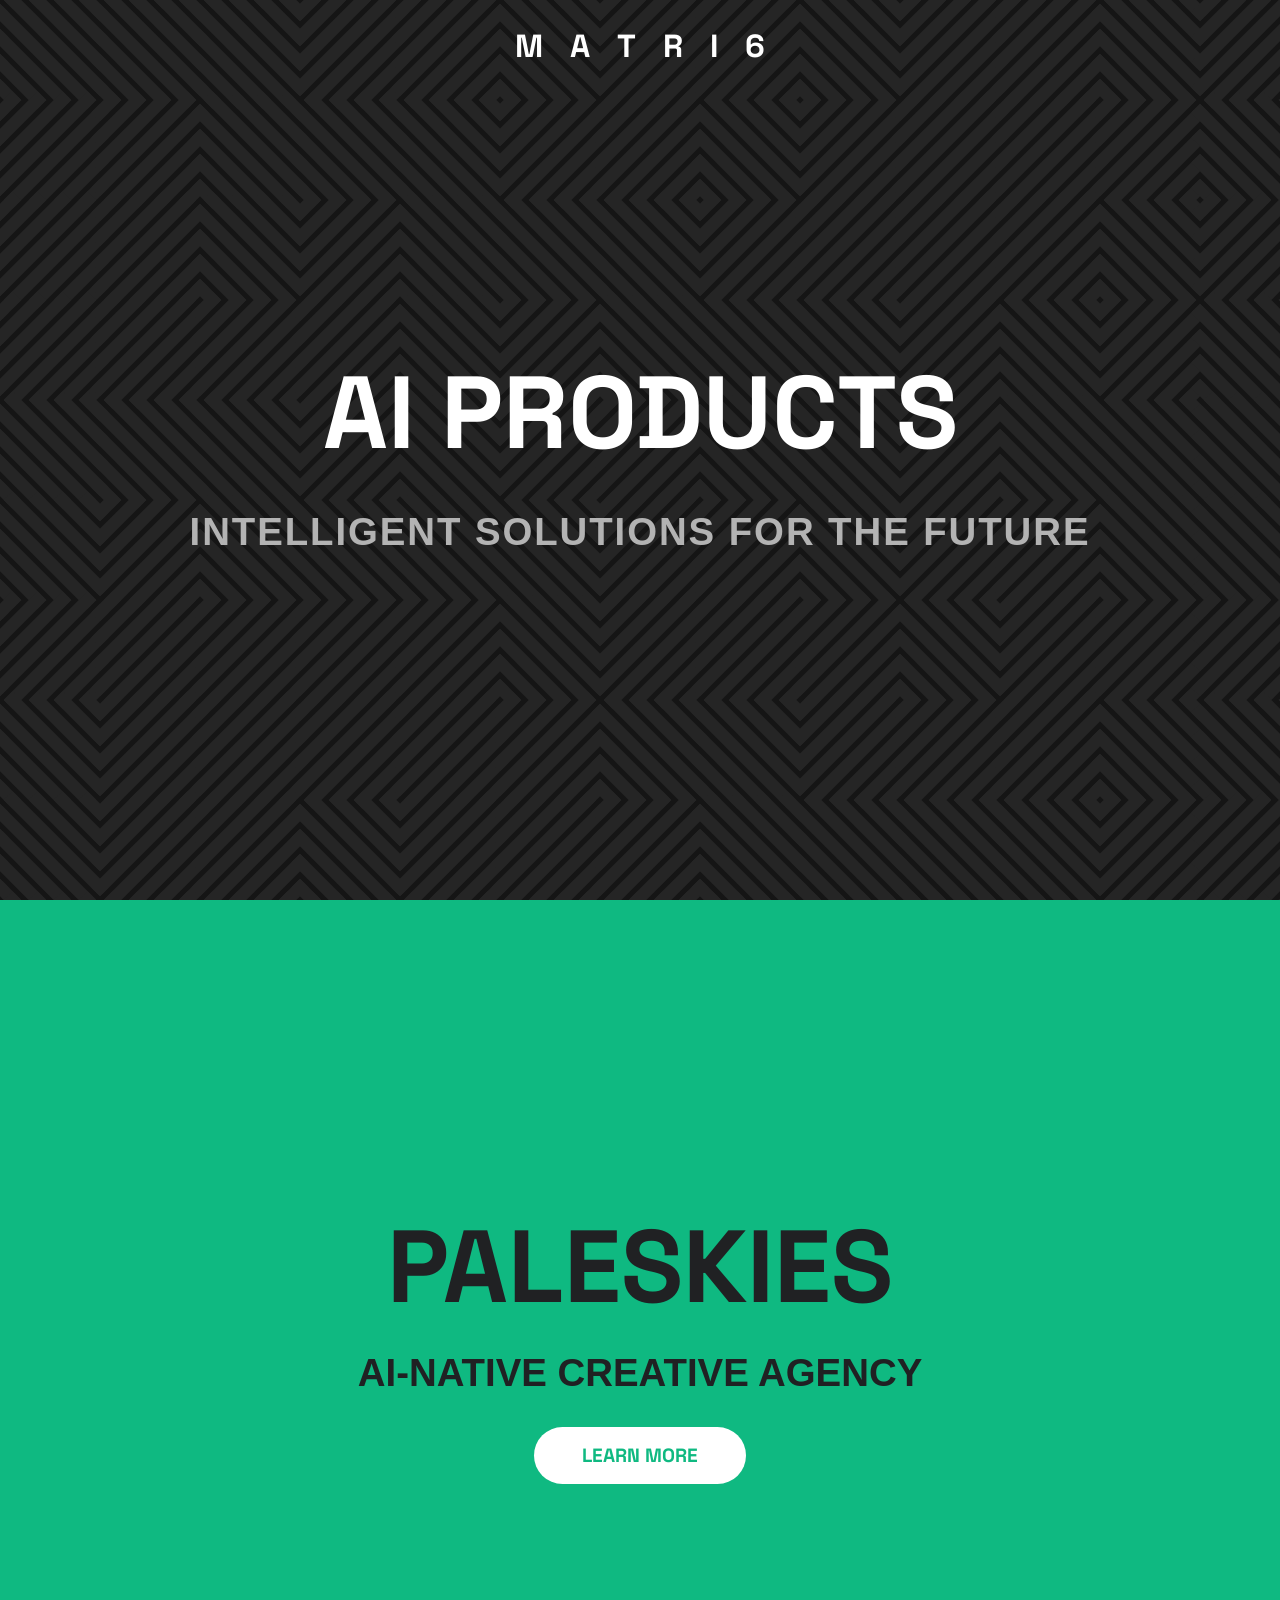
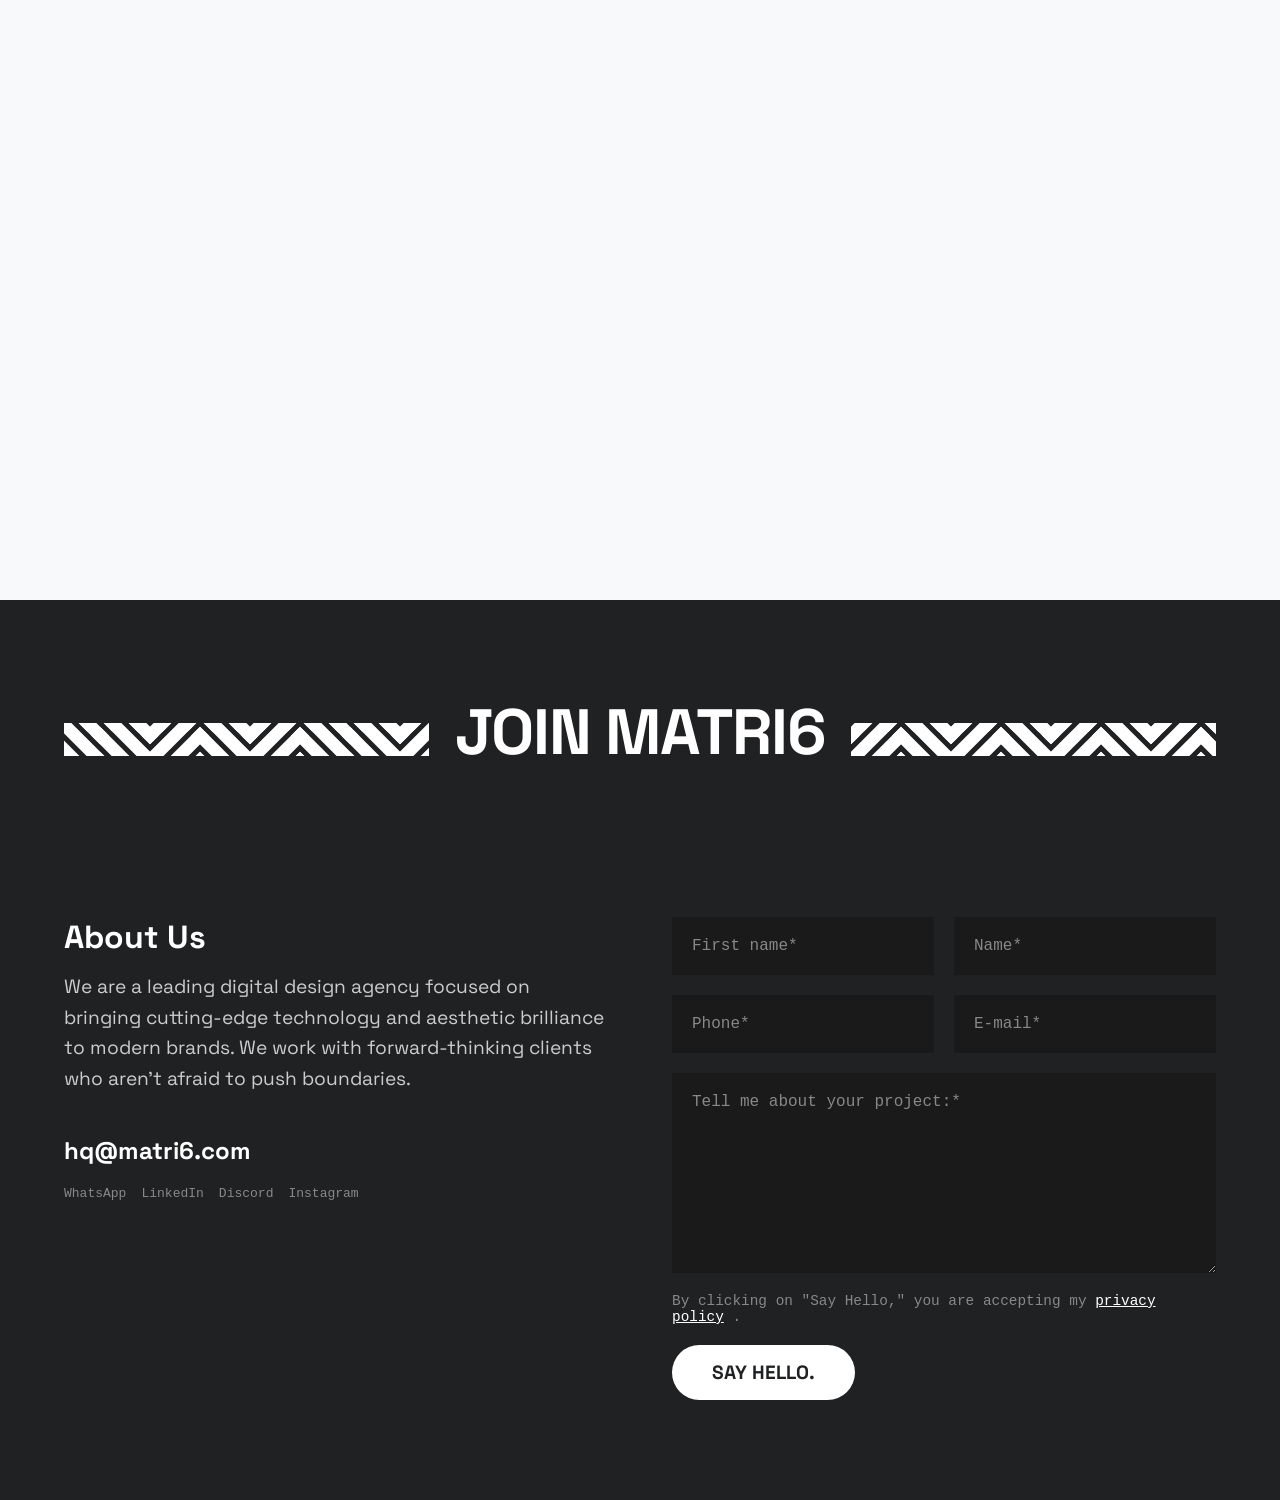
==== eco/aiproducts.html @ 9a9da9a6 "Update section title and link for Brickstone" ====
<!DOCTYPE html>
<html lang="en">

<head>
    <meta charset="UTF-8">
    <meta name="viewport" content="width=device-width, initial-scale=1.0">
    <title>MATRI6 - AI Products</title>
    <link rel="stylesheet" href="../style.css">

    <!-- Google Fonts -->
    <link rel="preconnect" href="https://fonts.googleapis.com">
    <link rel="preconnect" href="https://fonts.gstatic.com" crossorigin>
    <link
        href="https://fonts.googleapis.com/css2?family=Montserrat:wght@900&family=Space+Grotesk:wght@700&family=Syncopate:wght@700&display=swap"
        rel="stylesheet">
</head>

<body>
    <div id="cursor-image"></div>
    <h1 class="static-header">
        <a href="../index.html"
            style="text-decoration: none; color: inherit; display: flex; justify-content: space-between; width: 100%;">
            <span>M</span><span>A</span><span>T</span><span>R</span><span>I</span><span>6</span>
        </a>
    </h1>
    <main class="scroll-container">
        <!-- Section 1: Page Intro -->
        <section class="landing-page" style="background-color: #151515;">
            <div class="content-wrapper" style="justify-content: center;">
                <div class="art-container"
                    style="position: absolute; top: 0; left: 0; width: 100%; height: 100%; z-index: 1;">
                    <canvas id="aipGeoCanvas"></canvas>
                </div>

                <div style="position: relative; z-index: 10; text-align: center; color: white;">
                    <h2
                        style="font-family: 'Space Grotesk', sans-serif; font-size: clamp(2.5rem, 8vw, 8rem); font-weight: 900; margin: 0; text-transform: uppercase; word-wrap: break-word; overflow-wrap: break-word;">
                        AI Products
                    </h2>
                    <p
                        style="font-family: 'Futura', sans-serif; font-size: clamp(1rem, 3vw, 2.5rem); color: #b3b3b3; margin-top: 2rem; text-transform: uppercase; font-weight: bold; letter-spacing: 0.05em; word-wrap: break-word; overflow-wrap: break-word;">
                        Intelligent Solutions For The Future
                    </p>
                </div>
            </div>
        </section>

        <!-- Horizontal Scroll Sticky Wrapper -->
        <div class="sticky-wrapper">
            <div class="overflow-hider">
                <div class="horizontal-scroll-track">
                    <!-- Section 2: Paleskies -->
                    <section class="product-section" style="background-color: #0fb981; color: #202123;">
                        <div style="text-align: center; z-index: 10; padding: 2rem;">
                            <h2
                                style="font-family: 'Space Grotesk', sans-serif; font-size: clamp(2.5rem, 8vw, 10rem); font-weight: 900; text-transform: uppercase; margin: 0; line-height: 1; word-wrap: break-word; overflow-wrap: break-word;">
                                Paleskies
                            </h2>
                            <p
                                style="font-family: 'Futura', sans-serif; font-size: clamp(1rem, 3vw, 2.5rem); font-weight: bold; margin-top: 2rem; text-transform: uppercase;">
                                AI-native Creative Agency
                            </p>
                            <a href="https://paleskies.matri6.com"
                                style="display: inline-block; margin-top: 2rem; padding: 1rem 3rem; background-color: #ffffff; color: #0fb981; text-decoration: none; font-family: 'Space Grotesk', sans-serif; font-weight: bold; font-size: 1.2rem; border-radius: 50px; text-transform: uppercase; transition: transform 0.3s ease;"
                                onmouseover="this.style.transform='scale(1.05)'"
                                onmouseout="this.style.transform='scale(1)'">Learn More</a>
                        </div>
                    </section>

                    <!-- Section 3: Rizzing -->
                    <section class="product-section" style="background-color: #58aaf2; color: #202123;">
                        <div style="text-align: center; z-index: 10; padding: 2rem;">
                            <h2
                                style="font-family: 'Space Grotesk', sans-serif; font-size: clamp(2.5rem, 8vw, 10rem); font-weight: 900; text-transform: uppercase; margin: 0; line-height: 1; word-wrap: break-word; overflow-wrap: break-word;">
                                Rizzing
                            </h2>
                            <p
                                style="font-family: 'Futura', sans-serif; font-size: clamp(1rem, 3vw, 2.5rem); font-weight: bold; margin-top: 2rem; text-transform: uppercase;">
                                Dating Coach & Assistant
                            </p>
                            <a href="https://rizzing.matri6.com"
                                style="display: inline-block; margin-top: 2rem; padding: 1rem 3rem; background-color: #ffffff; color: #58aaf2; text-decoration: none; font-family: 'Space Grotesk', sans-serif; font-weight: bold; font-size: 1.2rem; border-radius: 50px; text-transform: uppercase; transition: transform 0.3s ease;"
                                onmouseover="this.style.transform='scale(1.05)'"
                                onmouseout="this.style.transform='scale(1)'">Learn More</a>
                        </div>
                    </section>

                    <!-- Section 4: Brickstone -->
                    <section class="product-section" style="background-color: #ff6c3d; color: #202123;">
                        <div style="text-align: center; z-index: 10; padding: 2rem;">
                            <h2
                                style="font-family: 'Space Grotesk', sans-serif; font-size: clamp(2.5rem, 8vw, 10rem); font-weight: 900; text-transform: uppercase; margin: 0; line-height: 1; word-wrap: break-word; overflow-wrap: break-word;">
                                Brickstone
                            </h2>
                            <p
                                style="font-family: 'Futura', sans-serif; font-size: clamp(1rem, 3vw, 2.5rem); font-weight: bold; margin-top: 2rem; text-transform: uppercase;">
                                Architecture Visualization AI
                            </p>
                            <a href="https://brickstone.matri6.com"
                                style="display: inline-block; margin-top: 2rem; padding: 1rem 3rem; background-color: #ffffff; color: #ff6c3d; text-decoration: none; font-family: 'Space Grotesk', sans-serif; font-weight: bold; font-size: 1.2rem; border-radius: 50px; text-transform: uppercase; transition: transform 0.3s ease;"
                                onmouseover="this.style.transform='scale(1.05)'"
                                onmouseout="this.style.transform='scale(1)'">Learn More</a>
                        </div>
                    </section>

                    <!-- Section 5: Postelligence -->
                    <section class="product-section" style="background-color: #fed648; color: #202123;">
                        <div style="text-align: center; z-index: 10; padding: 2rem;">
                            <h2
                                style="font-family: 'Space Grotesk', sans-serif; font-size: clamp(2.5rem, 8vw, 10rem); font-weight: 900; text-transform: uppercase; margin: 0; line-height: 1; word-wrap: break-word; overflow-wrap: break-word;">
                                Postelligence
                            </h2>
                            <p
                                style="font-family: 'Futura', sans-serif; font-size: clamp(1rem, 3vw, 2.5rem); font-weight: bold; margin-top: 2rem; text-transform: uppercase;">
                                Social Media Assistant & Automation
                            </p>
                            <a href="#"
                                style="display: inline-block; margin-top: 2rem; padding: 1rem 3rem; background-color: #ffffff; color: #fed648; text-decoration: none; font-family: 'Space Grotesk', sans-serif; font-weight: bold; font-size: 1.2rem; border-radius: 50px; text-transform: uppercase; transition: transform 0.3s ease;"
                                onmouseover="this.style.transform='scale(1.05)'"
                                onmouseout="this.style.transform='scale(1)'">Learn More</a>
                        </div>
                    </section>

                    <!-- Section 6: Shoutkr -->
                    <section class="product-section" style="background-color: #d4b8ff; color: #202123;">
                        <div style="text-align: center; z-index: 10; padding: 2rem;">
                            <h2
                                style="font-family: 'Space Grotesk', sans-serif; font-size: clamp(2.5rem, 8vw, 10rem); font-weight: 900; text-transform: uppercase; margin: 0; line-height: 1; word-wrap: break-word; overflow-wrap: break-word;">
                                Shoutkr
                            </h2>
                            <p
                                style="font-family: 'Futura', sans-serif; font-size: clamp(1rem, 3vw, 2.5rem); font-weight: bold; margin-top: 2rem; text-transform: uppercase;">
                                Planning something? Just Shoutkr.
                            </p>
                            <a href="#"
                                style="display: inline-block; margin-top: 2rem; padding: 1rem 3rem; background-color: #ffffff; color: #d4b8ff; text-decoration: none; font-family: 'Space Grotesk', sans-serif; font-weight: bold; font-size: 1.2rem; border-radius: 50px; text-transform: uppercase; transition: transform 0.3s ease;"
                                onmouseover="this.style.transform='scale(1.05)'"
                                onmouseout="this.style.transform='scale(1)'">Learn More</a>
                        </div>
                    </section>
                </div>
            </div>
        </div>

        <!-- Section 5: Join MATRI6 -->
        <section class="contact-section">
            <div class="contact-container">
                <div class="ecosystem-title-wrapper contact-title-wrapper">
                    <div class="eco-art-container">
                        <canvas id="contactGeoCanvasLeft"></canvas>
                    </div>
                    <h2 class="ecosystem-title" style="color: #ffffff;">JOIN MATRI6</h2>
                    <div class="eco-art-container">
                        <canvas id="contactGeoCanvasRight"></canvas>
                    </div>
                </div>
                <div class="contact-content">

                    <!-- Left: Info -->
                    <div class="contact-left">
                        <div class="about-us">
                            <h3>About Us</h3>
                            <p>We are a leading digital design agency focused on bringing cutting-edge technology and
                                aesthetic brilliance to modern brands. We work with forward-thinking clients who aren't
                                afraid to push boundaries.</p>
                        </div>
                        <div class="contact-footer">
                            <div class="contact-info">
                                <a href="mailto:hq@matri6.com" class="contact-email">hq@matri6.com</a>
                                <div class="social-links">
                                    <a href="#">WhatsApp</a>
                                    <a href="https://linkedin.com/company/matri6" target="_blank">LinkedIn</a>
                                    <a href="https://discord.gg/sTztxzJSG9" target="_blank">Discord</a>
                                    <a href="https://instagram.com/matri6.hq" target="_blank">Instagram</a>
                                </div>
                            </div>
                        </div>
                    </div>

                    <!-- Right: Form -->
                    <div class="contact-right">
                        <form class="contact-form" action="https://formspree.io/f/xqpzqabe" method="POST">
                            <div class="form-grid">
                                <input type="text" name="first_name" placeholder="First name*" required>
                                <input type="text" name="last_name" placeholder="Name*" required>
                                <input type="tel" name="phone" placeholder="Phone*" required>
                                <input type="email" name="email" placeholder="E-mail*" required>
                            </div>
                            <textarea name="project_details" placeholder="Tell me about your project:*"
                                required></textarea>
                            <p class="privacy-text">By clicking on "Say Hello," you are accepting my <a href="#">privacy
                                    policy</a> .</p>
                            <button type="submit" class="submit-btn">SAY HELLO.</button>
                        </form>
                    </div>
                </div>
            </div>
        </section>
    </main>

    <script src="../main.js"></script>
</body>

</html>
---- style.css ----
/* 
  Colors 
  Primary: Off-white
  Secondary: Black & #ff7722 (Orange)
*/
:root {
    --primary-bg: #f8f9fa;
    --secondary-black: #050505;
    --accent-orange: #ff7722;
}

* {
    margin: 0;
    padding: 0;
    box-sizing: border-box;
}

html {
    overflow-x: hidden;
}

html.snap-page {
    scroll-snap-type: y mandatory;
}

html.snap-page section {
    scroll-snap-align: start;
    scroll-snap-stop: always;
}

body {
    width: 100vw;
    font-family: 'Futura', sans-serif;
    background-color: var(--primary-bg);
    color: var(--secondary-black);
}

/* Scroll Snapping Container */
.scroll-container {
    width: 100%;
}

.sticky-wrapper {
    height: 500vh; /* 5 product sections */
    position: relative;
}

.overflow-hider {
    position: sticky;
    top: 0;
    width: 100vw;
    height: 100vh;
    overflow: hidden;
}

.horizontal-scroll-track {
    display: flex;
    width: 500vw;
    height: 100vh;
}

.horizontal-scroll-track > section {
    flex: 0 0 100vw;
    height: 100vh;
}


section {
    width: 100%;
    height: 100vh;
    height: 100dvh;
    display: flex;
    flex-direction: column;
    justify-content: center;
    align-items: center;
    position: relative;
    padding: 2rem;
    overflow: hidden;
}

@media (max-width: 768px) {
    section {
        padding: 1rem;
    }
}

/* Landing Page Specific */
.landing-page {
    text-align: center;
    padding: 0;
}

.content-wrapper {
    display: flex;
    flex-direction: column;
    align-items: center;
    width: 95vw;
    height: 95vh;
    justify-content: space-between;
    padding: 2vh 0;
    z-index: 10;
}

/* 
  Geometric sans-serif, heavy weight, tight tracking, all caps 
  Using Montserrat Black as it perfectly fits this description
*/
#main-header {
    position: fixed;
    top: 4vh;
    left: 50%;
    transform: translateX(-50%);
    width: 90vw;
    max-width: 1440px;
    z-index: 100;
    
    font-family: 'Space Grotesk', sans-serif;
    font-weight: 700;
    font-size: clamp(3rem, 10vw, 14rem);
    text-transform: uppercase;
    line-height: 1;
    
    /* Mix blend mode for dynamic color contrast */
    color: white; 
    mix-blend-mode: difference;
    
    display: flex;
    justify-content: space-between;
    
    transition: all 0.8s cubic-bezier(0.16, 1, 0.3, 1);
    pointer-events: none; /* Allows clicking elements underneath when large */
}

#main-header.scrolled {
    top: 30px;
    width: 250px; /* Shrinks the width, bringing letters together */
    font-size: 2rem;
    mix-blend-mode: normal;
    padding-bottom: 12px; /* Increased from 5px for a bit more aesthetic spacing */
}

/* Animated Underlines */
#main-header::after {
    content: '';
    position: absolute;
    bottom: -2px;
    left: 0;
    width: 100%;
    height: 2px;
    background-color: white;
    transform-origin: left;
    animation: lineSweep 3s infinite cubic-bezier(0.65, 0, 0.35, 1);
}

@keyframes lineSweep {
    0% {
        transform-origin: left;
        transform: scaleX(0);
    }
    49.9% {
        transform-origin: left;
        transform: scaleX(1);
    }
    50% {
        transform-origin: right;
        transform: scaleX(1);
    }
    100% {
        transform-origin: right;
        transform: scaleX(0);
    }
}

/* Hide line on Page 1 (Section 1) */
#main-header[data-section="1"]::after {
    display: none;
}

/* Static Header (used on subpages like aiproducts.html) */
.static-header {
    position: fixed;
    top: 30px;
    left: 50%;
    transform: translateX(-50%);
    width: 250px;
    z-index: 100;
    
    font-family: 'Space Grotesk', sans-serif;
    font-weight: 700;
    font-size: 2rem;
    text-transform: uppercase;
    line-height: 1;
    
    color: white; 
    
    display: flex;
    justify-content: space-between;
    padding-bottom: 12px;
}

.title-placeholder {
    width: 100%;
    height: clamp(2.4rem, 8vw, 11.2rem);
    margin-bottom: 1rem;
    margin-top: 4vh;
}

.brand-subtitle {
    font-family: 'Futura', sans-serif;
    font-weight: bold;
    font-size: clamp(0.8rem, 2.5vw, 1.8rem);
    letter-spacing: 0.05em; 
    text-transform: uppercase;
    color: var(--secondary-black);
    margin-bottom: 3vh;
    width: 100%;
    text-align: justify;
    text-align-last: justify;
}

.art-container {
    width: 100%;
    flex-grow: 1; /* Takes the remaining height */
    min-height: 250px;
    position: relative;
    background-color: transparent;
    overflow: hidden;
    margin-bottom: 2vh;
    border-radius: 0 !important;
}

#geoCanvas {
    display: block;
    width: 100%;
    height: 100%;
}

/* Helper for next sections */
.next-section {
    border-top: 1px solid rgba(0,0,0,0.1);
}

.section-title {
    font-family: 'Futura', sans-serif;
    font-weight: bold;
    font-size: 4rem;
    letter-spacing: -0.04em;
    color: var(--secondary-black);
}

/* Ecosystem Section (Section 2) */
.ecosystem-section {
    width: 100%;
    padding: 0;
    height: 100vh;
    height: 100dvh;
    display: flex;
    flex-direction: column;
    justify-content: center;
    align-items: center;
    position: relative;
    padding: 2rem;
    overflow-x: hidden; /* Hide the marquee overflow */
}

/* Marquee Strip */
.marquee-strip {
    margin-top: auto; /* Pushes it down below the grid exactly where the quote was */
    margin-bottom: 2vh; /* Moves the marquee up slightly so it doesn't get cut */
    width: 100vw; /* Stretch across the entire screen */
    background-color: var(--primary-bg);
    padding: 3vh 0; /* Increased to make it taller */
    overflow: hidden;
    display: flex;
    white-space: nowrap;
    border-top: 1px solid rgba(0,0,0,0.1);
    border-bottom: 1px solid rgba(0,0,0,0.1);
}

.marquee-track {
    display: flex;
    width: fit-content;
    animation: marquee-left-to-right 25s linear infinite;
}

.marquee-text {
    padding-right: 2vw; /* Ensure there is no awkward snapping gap */
    font-family: 'Space Grotesk', sans-serif;
    font-size: clamp(1.5rem, 3vw, 2rem); /* Increased font size for taller strip */
    font-weight: 700;
    color: var(--secondary-black);
}

@keyframes marquee-left-to-right {
    0% { transform: translateX(-50%); }
    100% { transform: translateX(0); }
}

.ecosystem-container {
    width: 95vw;
    flex: 1;
    display: flex;
    flex-direction: column;
    align-items: center;
    padding: 10vh 0 5vh;
    color: white;
}

.ecosystem-title-wrapper {
    display: flex;
    align-items: center;
    width: 100vw;
    flex-shrink: 0;
    margin-left: calc(-50vw + 50%);
    margin-right: calc(-50vw + 50%);
    margin-bottom: 12vh;
    font-size: clamp(2rem, 5vw, 5rem);
}

.eco-art-container {
    flex: 1;
    height: 0.75em; /* Scaled perfectly to the text cap-height */
    background-color: transparent; /* Use transparent to let the canvas background show */
    overflow: hidden;
    border-radius: 0 !important;
}

#ecoGeoCanvasLeft, #ecoGeoCanvasRight {
    display: block;
    width: 100%;
    height: 100%;
}

.ecosystem-title {
    font-family: 'Space Grotesk', sans-serif;
    font-size: inherit;
    text-transform: uppercase;
    font-weight: 900;
    margin-bottom: 0;
    letter-spacing: -0.02em; /* Tighter letter spacing to match the Space Grotesk aesthetic */
    text-align: center;
    color: #202123;
    padding: 0 2vw;
    white-space: nowrap;
    line-height: 1;
}

.ecosystem-grid {
    display: grid;
    grid-template-columns: 1fr 1fr;
    gap: 8vh 4vw;
    width: 100%;
    filter: drop-shadow(0px 0px 30px rgba(255, 230, 50, 0.25)); /* Faint yellow-ish shadow */
}

.grid-item {
    font-family: 'Futura', sans-serif;
    font-size: clamp(1.2rem, 3vw, 3.5rem);
    font-weight: bold;
    text-transform: uppercase;
    justify-self: start; /* Shrinks the hit area to just the text */
    text-decoration: none;
    color: inherit;
    cursor: pointer;
    display: block;
    transition: transform 0.3s cubic-bezier(0.16, 1, 0.3, 1), color 0.3s ease;
    transform-origin: left;
}

.grid-item:hover {
    transform: scale(1.05);
    color: #202123;
}

.grid-item.mixed-case {
    text-transform: none;
}

.grid-item.right-align {
    text-align: right;
    justify-self: end; /* Shrinks the hit area to just the text on the right side */
    transform-origin: right;
}



#cursor-image {
    position: fixed;
    width: 350px;
    height: 350px;
    background-size: cover;
    background-position: center;
    pointer-events: none;
    z-index: 1000;
    opacity: 0;
    border-radius: 8px; /* Slight rounding for a premium feel */
    transform: translate(15px, 15px) scale(0.5) rotate(-5deg);
    transition: opacity 0.3s cubic-bezier(0.16, 1, 0.3, 1), transform 0.4s cubic-bezier(0.16, 1, 0.3, 1);
}

#cursor-image.align-left {
    transform: translate(calc(-100% - 15px), 15px) scale(0.5) rotate(5deg);
}

#cursor-image.visible {
    opacity: 1;
    transform: translate(15px, 15px) scale(1) rotate(0deg);
}

#cursor-image.visible.align-left {
    transform: translate(calc(-100% - 15px), 15px) scale(1) rotate(0deg);
}

/* Mobile Responsiveness */
@media (max-width: 768px) {
    .ecosystem-grid {
        grid-template-columns: 1fr;
        flex-grow: 1; /* Take up all space between title and quote */
        align-content: space-evenly; /* Distribute items evenly */
        gap: 0; /* Let space-evenly handle the vertical spacing */
        margin-bottom: 4vh; /* Add a bit of space before the quote */
    }
    
    .grid-item, .grid-item.right-align {
        text-align: center; /* Center everything on mobile for a cleaner look */
        justify-self: center; /* Ensure hover hit area remains just the text */
        font-size: clamp(1.8rem, 6vw, 3rem); /* Increase font size on mobile */
    }
    
    .ecosystem-title-wrapper {
        margin-bottom: 2vh; /* Less margin on mobile since space-evenly takes over */
        font-size: clamp(2.8rem, 8vw, 4rem); /* Increase heading size on mobile */
    }
    
    #main-header {
        top: 8vh; /* Give the header more breathing room at the top on mobile */
    }
    
    .title-placeholder {
        margin-top: 8vh; /* Ensure the art is pushed down correspondingly */
    }
}

/* Section 3: The Vision */
.vision-section {
    width: 100%;
    height: 100vh;
    height: 100dvh;
    display: flex;
    justify-content: center;
    align-items: center;
    background-color: #58aaf2; 
    color: var(--secondary-black);
}

.vision-container {
    width: 90vw;
    height: 85vh;
    display: flex;
    flex-direction: column;
    justify-content: space-between;
    padding-top: 5vh;
}

.vision-header {
    width: 100%;
}

.vision-header h2 {
    font-family: 'Space Grotesk', sans-serif;
    font-size: clamp(3rem, 6vw, 7rem);
    font-weight: 900;
    line-height: 1.1;
    color: var(--primary-bg); /* White/Cream */
    text-transform: uppercase;
    letter-spacing: -0.02em;
    transform: translateX(150px);
    opacity: 0;
    transition: transform 0.8s cubic-bezier(0.16, 1, 0.3, 1), opacity 0.8s ease-out;
}

.vision-header h2.animate-in {
    transform: translateX(0);
    opacity: 1;
}

.vision-content-wrapper {
    display: flex;
    width: 100%;
    justify-content: space-between;
    margin-top: auto;
}

.vision-art-container {
    width: 25%;
    border-radius: 0 !important;
    overflow: hidden;
    margin-right: auto;
    opacity: 0.9;
    box-shadow: 0 10px 30px rgba(0, 0, 0, 0.1);
}

#visionGeoCanvas {
    display: block;
    width: 100%;
    height: 100%;
}

.vision-grid-wrapper {
    display: flex;
    gap: 4vw;
    width: 70%; /* Take up right portion of screen */
}

.vision-col {
    display: flex;
    flex-direction: column;
    flex: 1;
    gap: 6vh; /* Increased from 3vh for more breathing room */
}

.vision-item {
    display: flex;
    align-items: flex-start;
    gap: 15px;
    border-bottom: 2px solid rgba(0, 0, 0, 0.8);
    padding-bottom: 2.5vh; /* Increased from 1vh for aesthetic spacing */
}

.vision-num {
    font-family: 'Space Grotesk', sans-serif;
    font-size: clamp(1.2rem, 2vw, 2rem);
    font-weight: 700;
    color: var(--primary-bg); /* White */
}

.vision-text {
    font-family: 'Futura', sans-serif;
    font-size: clamp(1rem, 1.2vw, 1.4rem);
    font-weight: bold;
    color: var(--secondary-black); /* Black text */
    text-transform: uppercase;
    line-height: 1.3;
    margin-top: 2px;
}

.vision-action {
    margin-top: auto; /* Push to bottom of col */
    padding-top: 2vh;
}

.vision-btn {
    background-color: var(--primary-bg);
    color: #58aaf2;
    font-family: 'Space Grotesk', sans-serif;
    font-size: 1rem;
    font-weight: 900;
    padding: 12px 24px;
    border: none;
    border-radius: 50px; /* Pill shape */
    cursor: pointer;
    text-transform: uppercase;
    transition: transform 0.3s ease, box-shadow 0.3s ease;
}

.vision-btn:hover {
    transform: translateY(-2px);
    box-shadow: 0 5px 15px rgba(0,0,0,0.2);
}

/* Vision Mobile Responsiveness */
@media (max-width: 900px) {
    .vision-container {
        justify-content: flex-start;
        gap: 0;
        padding-top: 10vh; /* Room for header */
        padding-bottom: 2vh;
        height: 100%;
        min-height: unset;
        display: flex;
        flex-direction: column;
    }
    .vision-header h2 {
        font-size: 2.5rem;
    }
    .vision-content-wrapper {
        justify-content: flex-start;
        margin-top: 4vh;
        flex: 1;
        display: flex;
    }
    .vision-art-container {
        display: none; /* Hide art on mobile to save space */
    }
    .vision-grid-wrapper {
        width: 100%;
        flex-direction: column;
        gap: 0;
        flex: 1;
        display: flex;
        justify-content: space-evenly;
    }
    .vision-col {
        display: contents;
    }
    .vision-item {
        padding-bottom: 1.5vh;
        border-bottom: 1px solid rgba(0, 0, 0, 0.8);
    }
    .vision-num {
        font-size: 1.2rem;
    }
    .vision-text {
        font-size: 1.1rem;
        margin-top: 0;
    }
    .vision-action {
        padding-top: 1vh;
        margin-top: 0;
        text-align: center;
        display: flex;
        align-items: center;
        justify-content: center;
    }
    .vision-btn {
        padding: 12px 24px;
        font-size: 1rem;
    }
}

/* ==========================================================================
   Section 4: Why MATRI6
   ========================================================================== */
.why-section {
    width: 100%;
    height: 100vh;
    height: 100dvh;
    background-color: #fed648;
    display: flex;
    justify-content: center;
    align-items: center;
}

.why-container {
    width: 95vw;
    height: 100%;
    display: flex;
    flex-direction: column;
    justify-content: center;
    padding: 10vh 0;
}

.why-header {
    width: 100%;
    margin-bottom: 5vh;
    display: flex;
    align-items: center;
    gap: 2vw;
}

.why-header h2 {
    font-family: 'Space Grotesk', sans-serif;
    font-size: clamp(3rem, 6vw, 6rem);
    text-transform: uppercase;
    font-weight: 900;
    line-height: 1;
    letter-spacing: -0.02em; /* Tighter letter spacing to match the Space Grotesk aesthetic */
    color: #202123;
    max-width: 50vw;
    margin: 0;
    flex-shrink: 0;
}

.why-title-art {
    flex: 1;
    height: clamp(1.5rem, 4vw, 4rem);
    background-color: transparent;
    position: relative;
    overflow: hidden;
    border-radius: 0 !important;
    border-top: 1px solid rgba(32, 33, 35, 0.4);
    border-bottom: 1px solid rgba(32, 33, 35, 0.4);
    border-left: 1px solid rgba(32, 33, 35, 0.4);
    margin-right: calc(-50vw + 50%); /* Extends art to the right edge of the screen */
}

.why-cards-wrapper {
    display: grid;
    grid-template-columns: repeat(3, 1fr);
    gap: 2vw;
    width: 100%;
}

.why-card {
    flex: 1;
    background-color: #ff6c3d;
    position: relative;
    aspect-ratio: 16 / 9;
    overflow: hidden;
}

.why-canvas {
    position: absolute;
    top: 0;
    left: 0;
    width: 100%;
    height: 100%;
    opacity: 0.15;
    z-index: 1;
}

.why-card-content {
    position: relative;
    z-index: 2;
    padding: 2vw;
    width: 100%;
    height: 100%;
    display: flex;
    flex-direction: column;
    justify-content: space-between;
}

.why-card-title {
    font-family: 'Space Grotesk', sans-serif;
    font-size: clamp(1.2rem, 2vw, 2.5rem);
    text-transform: uppercase;
    font-weight: 900;
    color: #ffffff;
    margin: 0;
}

.why-card-desc {
    font-family: 'Courier New', Courier, monospace;
    font-size: clamp(0.8rem, 1vw, 1.2rem);
    color: #ffffff;
    margin: 0;
    margin-top: auto;
    margin-bottom: 2vh;
}

.why-card-num {
    font-family: 'Space Grotesk', sans-serif;
    font-size: clamp(4rem, 8vw, 8rem);
    font-weight: 900;
    color: #202123;
    align-self: flex-end;
    line-height: 0.8;
    position: absolute;
    bottom: 2vw;
    right: 2vw;
}

/* Mobile Responsiveness for Section 4 */
@media (max-width: 900px) {
    .why-container {
        width: 100vw;
        padding: 12vh 0 0 0; /* Space for the main MATRI6 fixed logo */
        justify-content: flex-start;
    }
    
    .why-header {
        margin-bottom: 2vh;
        padding: 0 5vw;
        flex-direction: column;
    }
    
    .why-header h2 {
        max-width: 100%;
        text-align: center;
        font-size: clamp(2.5rem, 8vw, 4rem);
    }
    
    .why-title-art {
        display: none; /* Hide the art line to keep the heading clean below the logo */
    }
    
    .why-cards-wrapper {
        display: flex;
        flex-direction: column;
        gap: 1.5vh;
        width: 100%;
        flex: 1;
        padding: 0 4vw 2vh 4vw; /* Aesthetic padding */
        overflow: hidden; /* Squeezed to fit, no scroll */
    }
    
    .why-card {
        aspect-ratio: auto;
        min-height: 0;
        height: clamp(8vh, 10vh, 12vh); /* Squeeze into screen */
        border: none;
        border-radius: 12px;
        box-shadow: 0 4px 15px rgba(0,0,0,0.1); /* Aesthetic shadow */
    }

    .why-card-content {
        display: grid;
        grid-template-columns: 1fr auto;
        grid-template-rows: auto auto;
        padding: 1vh 4vw;
        height: 100%;
        align-content: center;
        row-gap: 2px;
    }

    .why-card-title {
        grid-column: 1;
        grid-row: 1;
        font-size: clamp(1rem, 3.5vw, 1.3rem);
        margin: 0;
        align-self: flex-end;
    }

    .why-card-desc {
        grid-column: 1;
        grid-row: 2;
        font-size: clamp(0.7rem, 2.5vw, 0.9rem);
        margin: 0;
        align-self: flex-start;
        line-height: 1.2;
    }

    .why-card-num {
        grid-column: 2;
        grid-row: 1 / 3;
        position: static;
        font-size: clamp(2rem, 7vw, 3rem);
        align-self: center;
        line-height: 1;
    }
}

/* ==========================================================================
   Section 5: Events
   ========================================================================== */
.events-section {
    width: 100%;
    height: 100vh;
    background-color: #0fb981;
    display: flex;
    justify-content: center;
    align-items: center;
    overflow: hidden;
}

.events-container {
    width: 90%;
    height: 80%; /* Reduced from 90% to give more breathing room */
    margin-top: 10vh; /* Pushes the grid down to clear the fixed MATRI6 logo */
    display: grid;
    grid-template-columns: repeat(3, 1fr);
    grid-template-rows: repeat(3, 1fr);
    gap: 2vw;
}

.event-card {
    position: relative;
    overflow: hidden;
    border-radius: 4px; /* Slight rounding for aesthetics */
    background-color: #000;
    cursor: pointer;
    box-shadow: 0 4px 15px rgba(0,0,0,0);
    transition: box-shadow 0.3s ease, transform 0.3s ease;
}

.event-card:hover {
    box-shadow: 0 10px 30px rgba(0,0,0,0.4);
    transform: translateY(-5px);
}

.event-bg {
    position: absolute;
    top: 0; left: 0;
    width: 100%; height: 100%;
    object-fit: cover;
    z-index: 1;
    opacity: 0.7;
    transition: transform 0.5s ease, opacity 0.3s ease;
}

.event-card:hover .event-bg {
    transform: scale(1.08);
    opacity: 0.9;
}

.event-info {
    position: absolute;
    bottom: 0; left: 0;
    width: 100%;
    padding: 1.5vw;
    z-index: 2;
    background: linear-gradient(to top, rgba(0,0,0,0.8) 0%, rgba(0,0,0,0) 100%);
    color: #fff;
    display: flex;
    flex-direction: column;
    justify-content: flex-end;
}

.event-info h3 {
    font-family: 'Space Grotesk', sans-serif;
    font-size: clamp(1rem, 2vw, 1.8rem);
    margin: 0 0 0.5vh 0;
    text-transform: uppercase;
}

.event-info p {
    font-family: 'Courier New', Courier, monospace;
    font-size: clamp(0.8rem, 1vw, 1rem);
    margin: 0;
    color: #ff6c3d; /* Accent color for the date */
}

.events-title-center {
    display: flex;
    justify-content: center;
    align-items: center;
    gap: 2vw;
}

.events-art-container {
    flex: 1;
    height: clamp(2rem, 5vw, 5rem);
    background-color: transparent;
    display: none; /* Hidden on desktop */
}

.events-art-container canvas {
    width: 100%;
    height: 100%;
}

.events-title-center h2 {
    font-family: 'Space Grotesk', sans-serif;
    font-size: clamp(3rem, 6vw, 6rem);
    color: #202123;
    margin: 0;
    font-weight: 900;
    text-transform: uppercase;
    letter-spacing: -0.02em;
}

/* ==========================================================================
   Section 6: Blogs & News
   ========================================================================== */
.media-section {
    width: 100%;
    height: 100vh;
    height: 100dvh;
    background-color: #fca5a6; /* Pink */
    display: flex;
    justify-content: center;
    align-items: center;
}

.media-container {
    width: 95vw;
    height: 100%;
    display: flex;
    flex-direction: column;
    justify-content: center;
    padding: 5vh 0;
    gap: 5vh;
}

.media-area {
    display: flex;
    flex-direction: column;
    width: 100%;
}

.media-title {
    font-family: 'Space Grotesk', sans-serif;
    font-size: clamp(2.5rem, 4vw, 4rem);
    color: #202123;
    margin: 0 0 2vh 0;
    font-weight: 900;
    text-transform: uppercase;
    letter-spacing: -0.02em;
}

.left-title {
    align-self: flex-start;
}

.right-title {
    align-self: flex-end;
}

.carousel-container {
    display: flex;
    align-items: center;
    position: relative;
    width: 100%;
}

.carousel-btn {
    background-color: transparent;
    border: 1px solid #202123;
    color: #202123;
    font-size: 1.5rem;
    padding: 0.5vw 1vw;
    cursor: pointer;
    z-index: 10;
    transition: all 0.2s ease;
}

.carousel-btn:hover {
    background-color: #202123;
    color: #5abf6c;
}

.prev-btn {
    margin-right: 1vw;
}

.next-btn {
    margin-left: 1vw;
}

.carousel-track {
    display: flex;
    overflow-x: auto;
    scroll-behavior: smooth;
    gap: 2vw;
    padding: 1vh 0;
    flex-grow: 1;
    /* Hide scrollbar */
    -ms-overflow-style: none;
    scrollbar-width: none;
}

.carousel-track::-webkit-scrollbar {
    display: none;
}

.media-card {
    flex: 0 0 calc(33.333% - 1.33vw); /* 3 cards visible roughly */
    aspect-ratio: 16 / 10;
    background-color: transparent;
    border: 1px solid #202123;
    display: flex;
}

.card-left, .card-right {
    flex: 1;
    height: 100%;
}

.image-placeholder {
    display: flex;
    justify-content: center;
    align-items: center;
    font-family: 'Space Grotesk', sans-serif;
    color: #202123;
    font-size: clamp(0.8rem, 1vw, 1.2rem);
    text-transform: uppercase;
}

.geo-text {
    position: relative;
    display: flex;
    flex-direction: column;
    justify-content: center;
    align-items: flex-start;
    padding: 2vw;
    overflow: hidden;
}

.media-canvas {
    position: absolute;
    top: 0;
    left: 0;
    width: 100%;
    height: 100%;
    z-index: -1;
}

.media-text-content {
    z-index: 1;
}

.media-text-content h3 {
    font-family: 'Space Grotesk', sans-serif;
    font-size: clamp(1.5rem, 2vw, 2.5rem);
    margin: 0 0 1vh 0;
    font-weight: 900;
}

.media-text-content p {
    font-family: monospace;
    font-size: clamp(0.8rem, 1vw, 1.2rem);
    margin: 0;
}

.blogs-content h3, .blogs-content p {
    color: #ffffff;
}

.news-content h3, .news-content p {
    color: #202123;
}

.card-left {
    border-right: 1px solid #202123;
}

/* Mobile Responsiveness for Section 5 */
@media (max-width: 900px) {
    .media-card {
        flex: 0 0 80vw; /* Show 1 card on mobile */
    }
    .media-title {
        align-self: center;
    }
}

/* ==========================================================================
   Section 7: FAQs & Insights
   ========================================================================== */
.faq-section {
    width: 100%;
    height: 100vh;
    height: 100dvh;
    background-color: #0fb981;
    display: flex;
    justify-content: center;
    align-items: center;
}

.faq-container {
    width: 95vw;
    height: 100%;
    display: flex;
    flex-direction: row;
    align-items: center;
    justify-content: space-between;
    gap: 5vw;
    padding: 10vh 0;
}

.faq-left {
    flex: 0 0 30%;
    display: flex;
    flex-direction: column;
    gap: 5vh;
}

.faq-tab {
    cursor: pointer;
    opacity: 0.5;
    transition: all 0.3s ease;
    border-left: 2px solid transparent;
    padding-left: 20px;
}

.faq-tab.active {
    opacity: 1;
    border-left: 2px solid #202123;
}

.faq-tab-title {
    font-family: 'Space Grotesk', sans-serif;
    font-size: clamp(3rem, 6vw, 6rem);
    color: #202123; /* Black */
    margin: 0;
    font-weight: 900;
    text-transform: uppercase;
    line-height: 1;
    letter-spacing: -0.02em;
}

.faq-tab:not(.active) .faq-tab-title {
    color: #ffffff; /* White for inactive */
}

.faq-tab-subtitle {
    font-family: 'Space Grotesk', sans-serif;
    font-size: clamp(0.7rem, 1vw, 1rem);
    color: #ffffff;
    margin: 1vh 0 0 0;
    font-weight: 600;
    text-transform: uppercase;
    letter-spacing: 0.1em;
}

.faq-right {
    flex: 1;
    display: flex;
    flex-direction: column;
    justify-content: center;
}

.faq-list-container {
    display: none;
    flex-direction: column;
    width: 100%;
}

.faq-list-container.active {
    display: flex;
}

.faq-item {
    display: flex;
    flex-direction: column;
    padding: 0;
    border-top: 1px solid #202123;
    font-family: 'Space Grotesk', sans-serif;
    color: #ffffff;
    font-weight: 700;
    font-size: clamp(0.9rem, 1.2vw, 1.5rem);
    cursor: pointer;
}

.faq-header {
    display: flex;
    align-items: center;
    width: 100%;
    padding: 2.5vh 0;
    transition: transform 0.3s ease, color 0.3s ease;
}

.faq-body {
    max-height: 0;
    overflow: hidden;
    transition: max-height 0.3s ease-out;
}

.faq-body p {
    font-family: monospace; /* Or another suitable font for the answer */
    color: #202123; /* Black text as requested */
    font-size: clamp(0.8rem, 1vw, 1.2rem);
    margin: 0 0 2.5vh calc(clamp(1.2rem, 1.5vw, 1.8rem) + 2vw); /* Indent to match text */
    line-height: 1.5;
}

.faq-item.open .faq-body {
    max-height: 200px; /* Adjust as needed */
}

.faq-item:last-child {
    border-bottom: 1px solid #202123;
}

.faq-item:hover .faq-header {
    transform: translateX(10px);
    color: #202123;
}

.faq-num {
    color: #202123; /* Black */
    font-weight: 900;
    margin-right: 2vw;
    font-size: clamp(1.2rem, 1.5vw, 1.8rem);
}

.faq-text {
    flex: 1;
    text-transform: uppercase;
}

.faq-icon {
    color: #202123; /* Black */
    font-size: clamp(1.2rem, 1.5vw, 1.8rem);
    margin-left: 2vw;
    transition: transform 0.3s ease;
}

.faq-item.open .faq-icon {
    transform: rotate(45deg);
}

/* Mobile Responsiveness for Section 6 */
@media (max-width: 900px) {
    .faq-container {
        flex-direction: column;
        justify-content: flex-start;
        overflow-y: auto;
    }
    .faq-left {
        flex: none;
        width: 100%;
        flex-direction: row;
        justify-content: space-around;
        gap: 2vw;
    }
    .faq-tab {
        border-left: none;
        border-bottom: 2px solid transparent;
        padding-left: 0;
        padding-bottom: 10px;
    }
    .faq-tab.active {
        border-left: none;
        border-bottom: 2px solid #202123;
    }
    .faq-tab-title {
        font-size: clamp(2.5rem, 8vw, 4rem);
    }
    .faq-right {
        width: 100%;
    }
}

/* ==========================================================================
   Section 8: Join MATRI6 (Contact Section)
   ========================================================================== */
.contact-section {
    width: 100%;
    height: 100vh;
    height: 100dvh;
    background-color: #202123; /* Black background */
    display: flex;
    justify-content: center;
    align-items: center;
    color: #ffffff;
    font-family: 'Space Grotesk', sans-serif;
    padding: 10vh 0;
}

.contact-container {
    width: 90%;
    max-width: 1400px;
    display: flex;
    flex-direction: column;
    gap: 5vh;
}

.contact-header {
    text-align: center;
}

.contact-header h2 {
    font-size: clamp(3rem, 6vw, 6rem);
    font-weight: 900;
    margin: 0;
    text-transform: uppercase;
    color: #ffffff;
    letter-spacing: -0.02em;
}

.contact-content {
    display: flex;
    gap: 5vw;
}

.contact-left, .contact-right {
    flex: 1;
}

/* Form Styles */
.contact-form {
    display: flex;
    flex-direction: column;
    gap: 20px;
}

.form-grid {
    display: grid;
    grid-template-columns: 1fr 1fr;
    gap: 20px;
}

.contact-form input,
.contact-form textarea {
    width: 100%;
    background-color: #1a1a1a; /* Dark gray */
    border: none;
    padding: 20px;
    color: #ffffff;
    font-family: monospace;
    font-size: 1rem;
    box-sizing: border-box;
}

.contact-form input::placeholder,
.contact-form textarea::placeholder {
    color: #888888;
}

.contact-form textarea {
    min-height: 200px;
    resize: vertical;
}

.privacy-text {
    font-family: monospace;
    font-size: 0.9rem;
    color: #888888;
    margin: 0;
}

.privacy-text a {
    color: #ffffff;
    text-decoration: underline;
}

.submit-btn {
    background-color: #ffffff;
    color: #202123;
    border: none;
    border-radius: 50px; /* Pill shape */
    padding: 15px 40px;
    font-family: 'Space Grotesk', sans-serif;
    font-weight: bold;
    font-size: 1.2rem;
    cursor: pointer;
    align-self: flex-start;
    transition: transform 0.3s ease;
}

.submit-btn:hover {
    transform: scale(1.05);
}

/* Right side content styles */
.contact-right {
    display: flex;
    flex-direction: column;
    justify-content: space-between;
}

.about-us h3 {
    font-size: 2rem;
    margin-bottom: 15px;
    font-weight: bold;
}

.about-us p {
    font-size: 1.2rem;
    line-height: 1.6;
    color: #cccccc;
    margin-bottom: 40px;
}

.contact-footer {
    display: flex;
    justify-content: space-between;
    align-items: flex-start;
}

.contact-info {
    display: flex;
    flex-direction: column;
    gap: 20px;
}

.contact-email {
    font-size: 1.5rem;
    color: #ffffff;
    text-decoration: none;
    font-weight: bold;
}

.social-links {
    display: flex;
    gap: 15px;
}

.social-links a {
    color: #888888;
    text-decoration: none;
    font-family: monospace;
    transition: color 0.3s ease;
}

.social-links a:hover {
    color: #ffffff;
}

.quick-links h3 {
    font-size: 1.5rem;
    margin-bottom: 15px;
}

.quick-links ul {
    list-style: none;
    padding: 0;
    margin: 0;
    display: flex;
    flex-direction: column;
    gap: 10px;
}

.quick-links a {
    color: #cccccc;
    text-decoration: none;
    font-family: monospace;
    transition: color 0.3s ease;
}

.quick-links a:hover {
    color: #ffffff;
}

/* Mobile Responsiveness for Section 5 (Events) and Section 8 (Contact) */
@media (max-width: 900px) {
    /* Events Mobile 2x2 Grid with Center Title */
    .events-container {
        display: grid;
        grid-template-columns: repeat(2, 1fr);
        grid-template-rows: 1fr 1fr auto 1fr 1fr;
        gap: 2vw;
        height: 80%; /* Match desktop height */
        margin-top: 10vh; /* Clear logo */
        overflow: hidden;
    }
    
    .event-card {
        min-width: 0;
        height: auto;
    }
    
    .events-title-center {
        grid-column: 1 / -1; /* Span both columns */
        min-width: 0;
        height: auto;
        padding: 1vh 0; /* Tiny breathing room for the title */
    }
    
    .events-title-center h2 {
        font-size: clamp(2.5rem, 10vw, 4rem); /* Slightly smaller on mobile to ensure it fits */
    }
    
    .events-art-container {
        display: flex; /* Show art strips on mobile */
    }
    
    /* Contact */
    .contact-container {
        overflow-y: auto;
        height: 100%;
        padding: 5vh 0;
        gap: 2vh;
    }
    .contact-content {
        flex-direction: column;
        gap: 5vh;
    }
    .contact-header h2 {
        font-size: clamp(2.5rem, 8vw, 4rem);
    }
}

/* ==========================================================================
   Global Responsive Breakpoints (Ultra-wide, Tablet, Short Screens)
   ========================================================================== */

/* Global Failsafe: Ensure content can scroll if screen is too short/weird aspect ratio */
.landing-page .content-wrapper,
.ecosystem-container,
.vision-container,
.events-container,
.media-container,
.faq-container,
.contact-container {
    overflow-y: auto;
    overflow-x: hidden;
    scrollbar-width: thin;
}

/* Hide scrollbars elegantly for failsafe */
.landing-page .content-wrapper::-webkit-scrollbar,
.ecosystem-container::-webkit-scrollbar,
.vision-container::-webkit-scrollbar,
.events-container::-webkit-scrollbar,
.media-container::-webkit-scrollbar,
.faq-container::-webkit-scrollbar,
.contact-container::-webkit-scrollbar {
    width: 4px;
}
.landing-page .content-wrapper::-webkit-scrollbar-thumb,
.ecosystem-container::-webkit-scrollbar-thumb,
.vision-container::-webkit-scrollbar-thumb,
.events-container::-webkit-scrollbar-thumb,
.media-container::-webkit-scrollbar-thumb,
.faq-container::-webkit-scrollbar-thumb,
.contact-container::-webkit-scrollbar-thumb {
    background: rgba(0,0,0,0.1);
    border-radius: 4px;
}

/* Ultra-wide Monitors */
@media (min-width: 1441px) {
    .content-wrapper,
    .ecosystem-container,
    .vision-container,
    .why-container,
    .events-container,
    .media-container,
    .faq-container,
    .contact-container {
        max-width: 1600px;
        margin-left: auto;
        margin-right: auto;
    }
}

/* Short Desktop / Tablet Landscape / Small Laptops */
@media (max-height: 800px) and (min-width: 901px) {
    .ecosystem-container {
        padding: 5vh 0 2vh;
        gap: 3vh 2vw;
    }
    .ecosystem-title {
        font-size: clamp(2.5rem, 5vw, 3.5rem);
    }
    .vision-grid {
        gap: 2vh;
    }
    .vision-list li {
        margin-bottom: 0.5vh;
    }
    .events-header {
        height: 15%;
    }
    .events-row {
        height: 38%;
    }
    .contact-container {
        padding: 5vh 0;
        gap: 2vh;
    }
    .contact-header h2 {
        font-size: clamp(3rem, 5vw, 4rem);
    }
    .faq-container {
        padding: 5vh 0;
    }
}

/* ==========================================================================
   Global Responsive Layout System (Invisible Content Safe Area)
   ========================================================================== */
.content-wrapper,
.ecosystem-container,
.vision-container,
.why-container,
.events-container,
.media-container,
.faq-container,
.contact-container {
    width: 90vw !important;
    max-width: 1440px !important;
    margin-left: auto !important;
    margin-right: auto !important;
}

@media (max-width: 900px) {
    .content-wrapper,
    .ecosystem-container,
    .vision-container,
    .why-container,
    .events-container,
    .media-container,
    .faq-container,
    .contact-container {
        width: 92vw !important;
    }
    #main-header {
        width: 92vw;
    }
}

/* ==========================================================================
   Coming Soon Modal
   ========================================================================== */
.coming-soon-modal {
    position: fixed;
    top: 0;
    left: 0;
    width: 100vw;
    height: 100vh;
    background-color: rgba(0, 0, 0, 0.85);
    display: flex;
    justify-content: center;
    align-items: center;
    z-index: 9999;
    opacity: 0;
    pointer-events: none;
    transition: opacity 0.3s ease;
    backdrop-filter: blur(5px);
}

.coming-soon-modal.show {
    opacity: 1;
    pointer-events: all;
}

.coming-soon-content {
    background-color: var(--secondary-black);
    color: var(--primary-bg);
    padding: 3rem 2rem;
    border-radius: 16px;
    text-align: center;
    position: relative;
    max-width: 90vw;
    width: 450px;
    border: 2px solid var(--accent-orange);
    transform: translateY(30px);
    transition: transform 0.3s cubic-bezier(0.175, 0.885, 0.32, 1.275);
    box-shadow: 0 20px 40px rgba(255, 119, 34, 0.15);
}

.coming-soon-modal.show .coming-soon-content {
    transform: translateY(0);
}

.coming-soon-title {
    font-size: 1.8rem;
    font-family: 'Syncopate', sans-serif;
    margin-bottom: 1rem;
    color: var(--accent-orange);
    letter-spacing: 1px;
}

.coming-soon-text {
    font-size: 1.1rem;
    line-height: 1.6;
    opacity: 0.9;
}

.close-modal-btn {
    position: absolute;
    top: 15px;
    right: 20px;
    background: transparent;
    border: none;
    color: var(--primary-bg);
    font-size: 2rem;
    cursor: pointer;
    transition: color 0.2s ease, transform 0.2s ease;
}

.close-modal-btn:hover {
    color: var(--accent-orange);
    transform: scale(1.1);
}
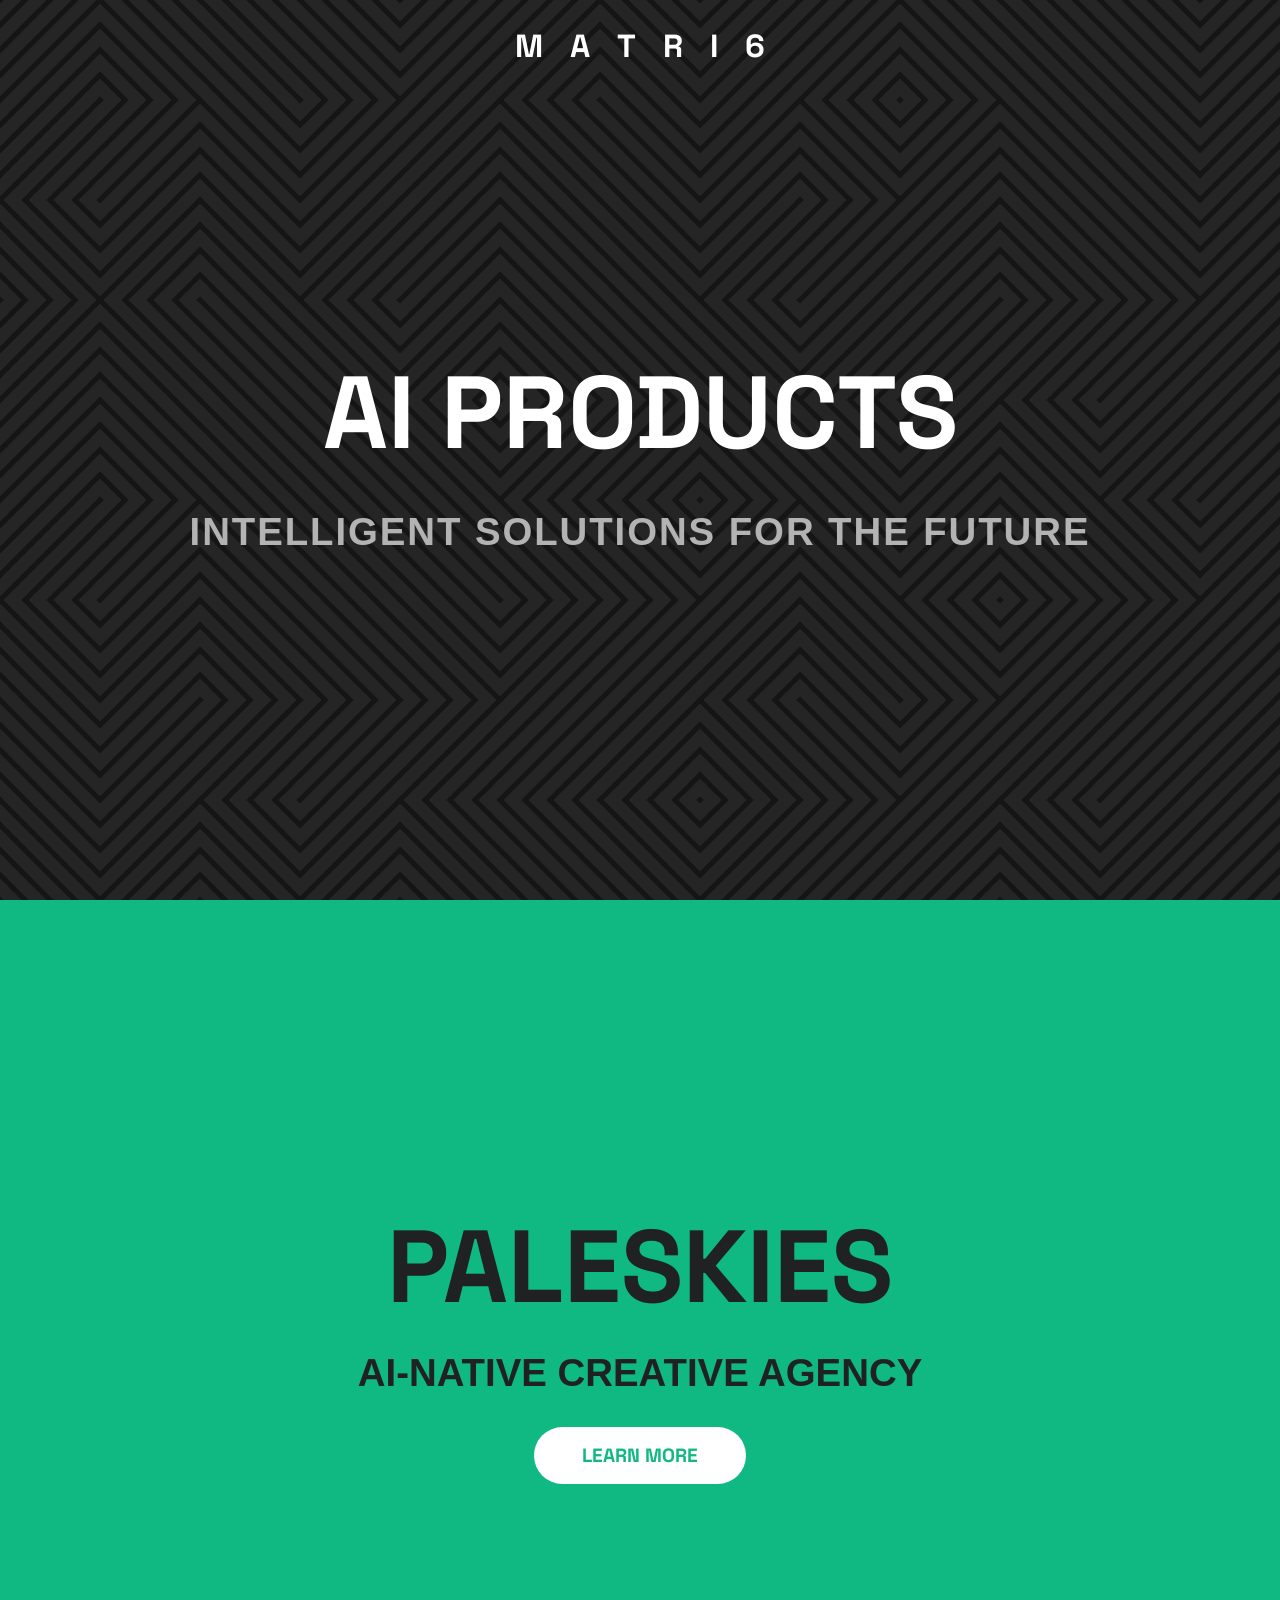
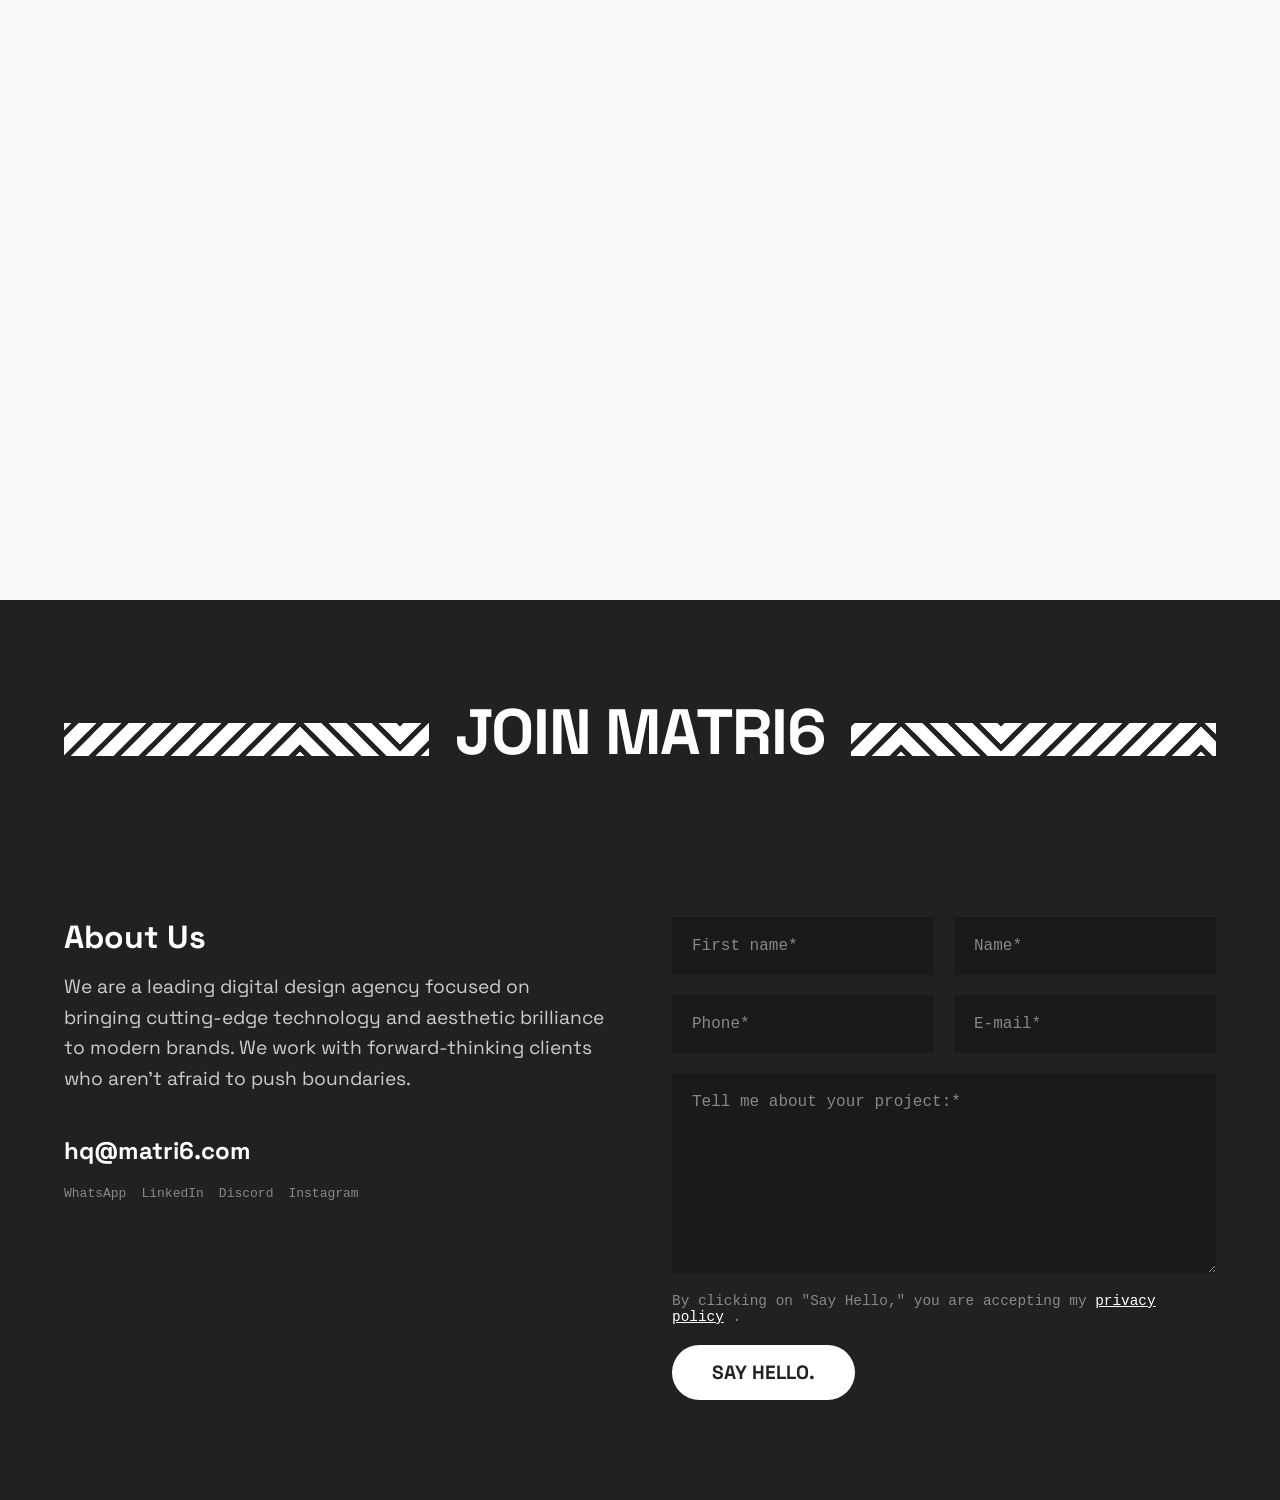
==== commit cb9bc9fc: "Add Node Discord Bot section to aiproducts.html" ====
--- a/eco/aiproducts.html
+++ b/eco/aiproducts.html
@@ -138,6 +138,24 @@
                                 onmouseout="this.style.transform='scale(1)'">Learn More</a>
                         </div>
                     </section>
+
+                    <!-- Section 7: Node Discord Bot -->
+                    <section class="product-section" style="background-color: #d4b8ff; color: #202123;">
+                        <div style="text-align: center; z-index: 10; padding: 2rem;">
+                            <h2
+                                style="font-family: 'Space Grotesk', sans-serif; font-size: clamp(2.5rem, 8vw, 10rem); font-weight: 900; text-transform: uppercase; margin: 0; line-height: 1; word-wrap: break-word; overflow-wrap: break-word;">
+                                Node "The Ultimate" Discord Bot
+                            </h2>
+                            <p
+                                style="font-family: 'Futura', sans-serif; font-size: clamp(1rem, 3vw, 2.5rem); font-weight: bold; margin-top: 2rem; text-transform: uppercase;">
+                                Your place to talk imagined 10x better using Node!
+                            </p>
+                            <a href="#"
+                                style="display: inline-block; margin-top: 2rem; padding: 1rem 3rem; background-color: #ffffff; color: #d4b8ff; text-decoration: none; font-family: 'Space Grotesk', sans-serif; font-weight: bold; font-size: 1.2rem; border-radius: 50px; text-transform: uppercase; transition: transform 0.3s ease;"
+                                onmouseover="this.style.transform='scale(1.05)'"
+                                onmouseout="this.style.transform='scale(1)'">Learn More</a>
+                        </div>
+                    </section>
                 </div>
             </div>
         </div>
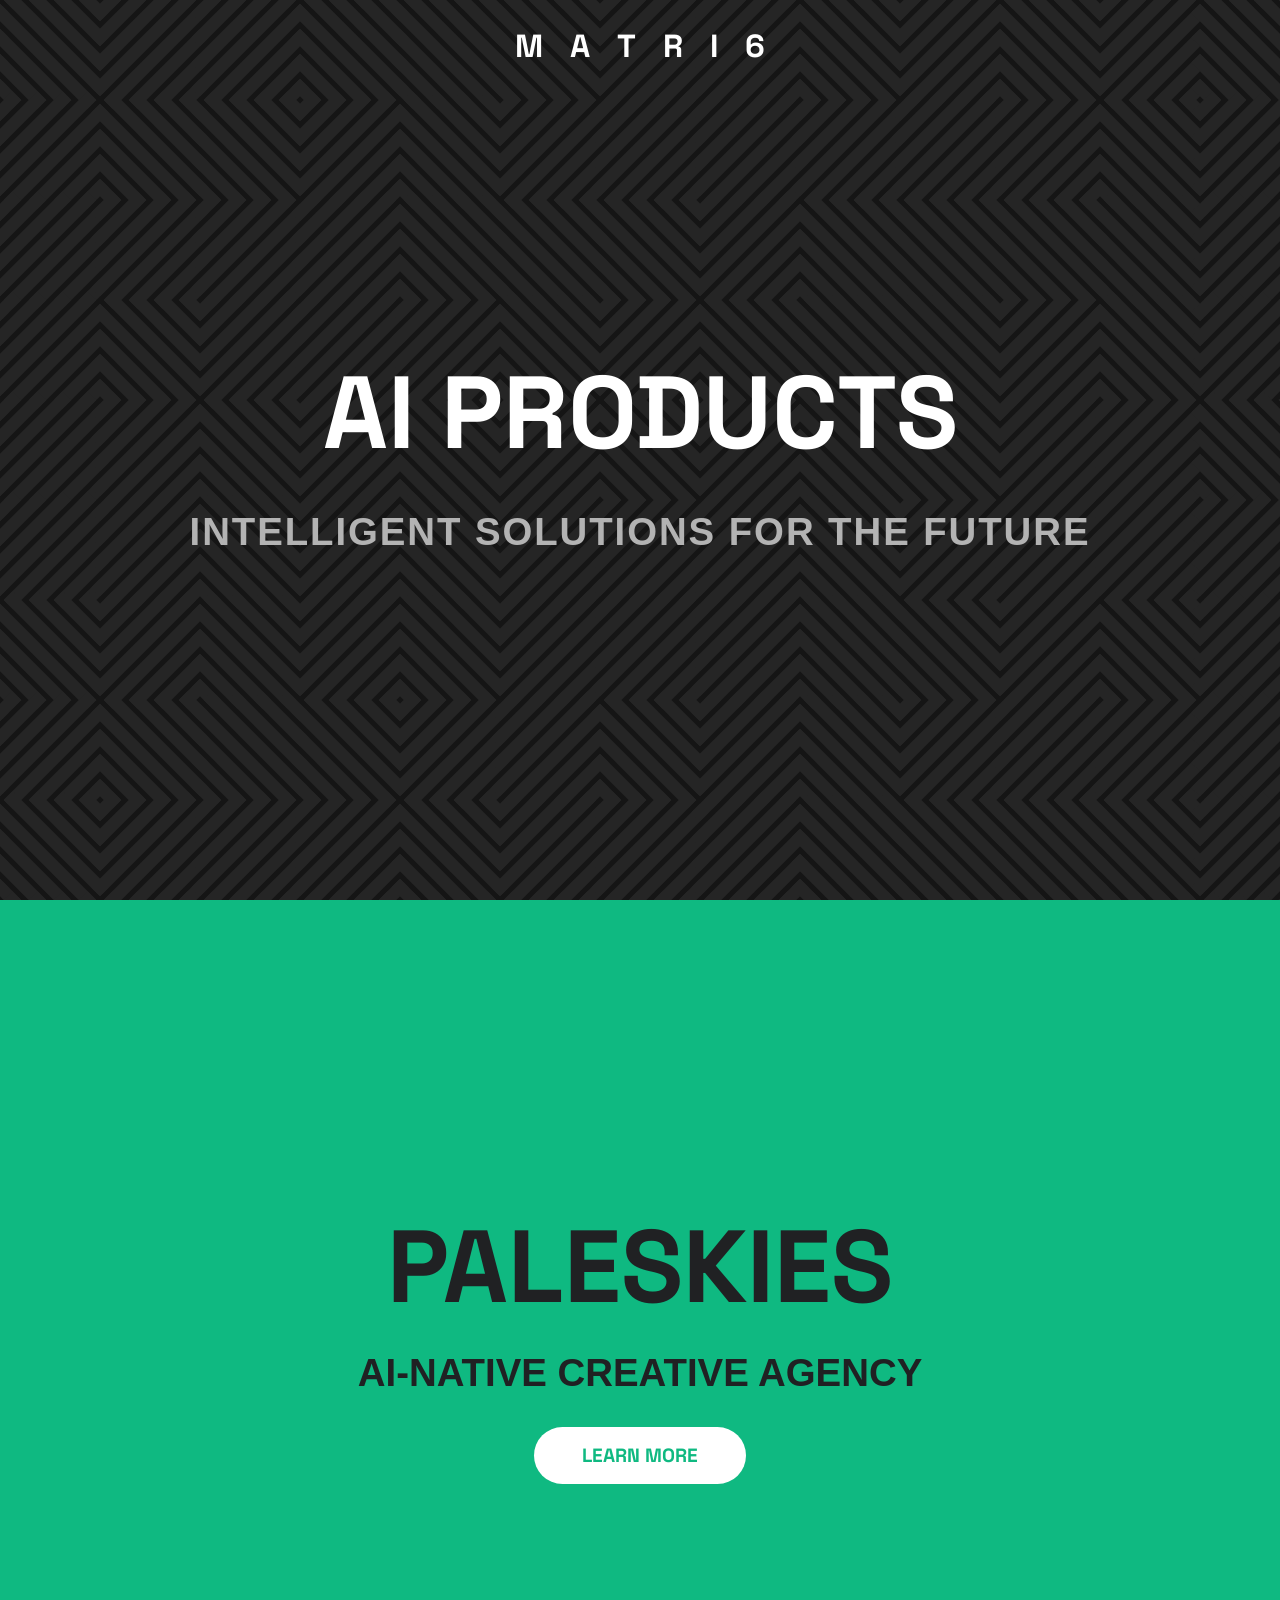
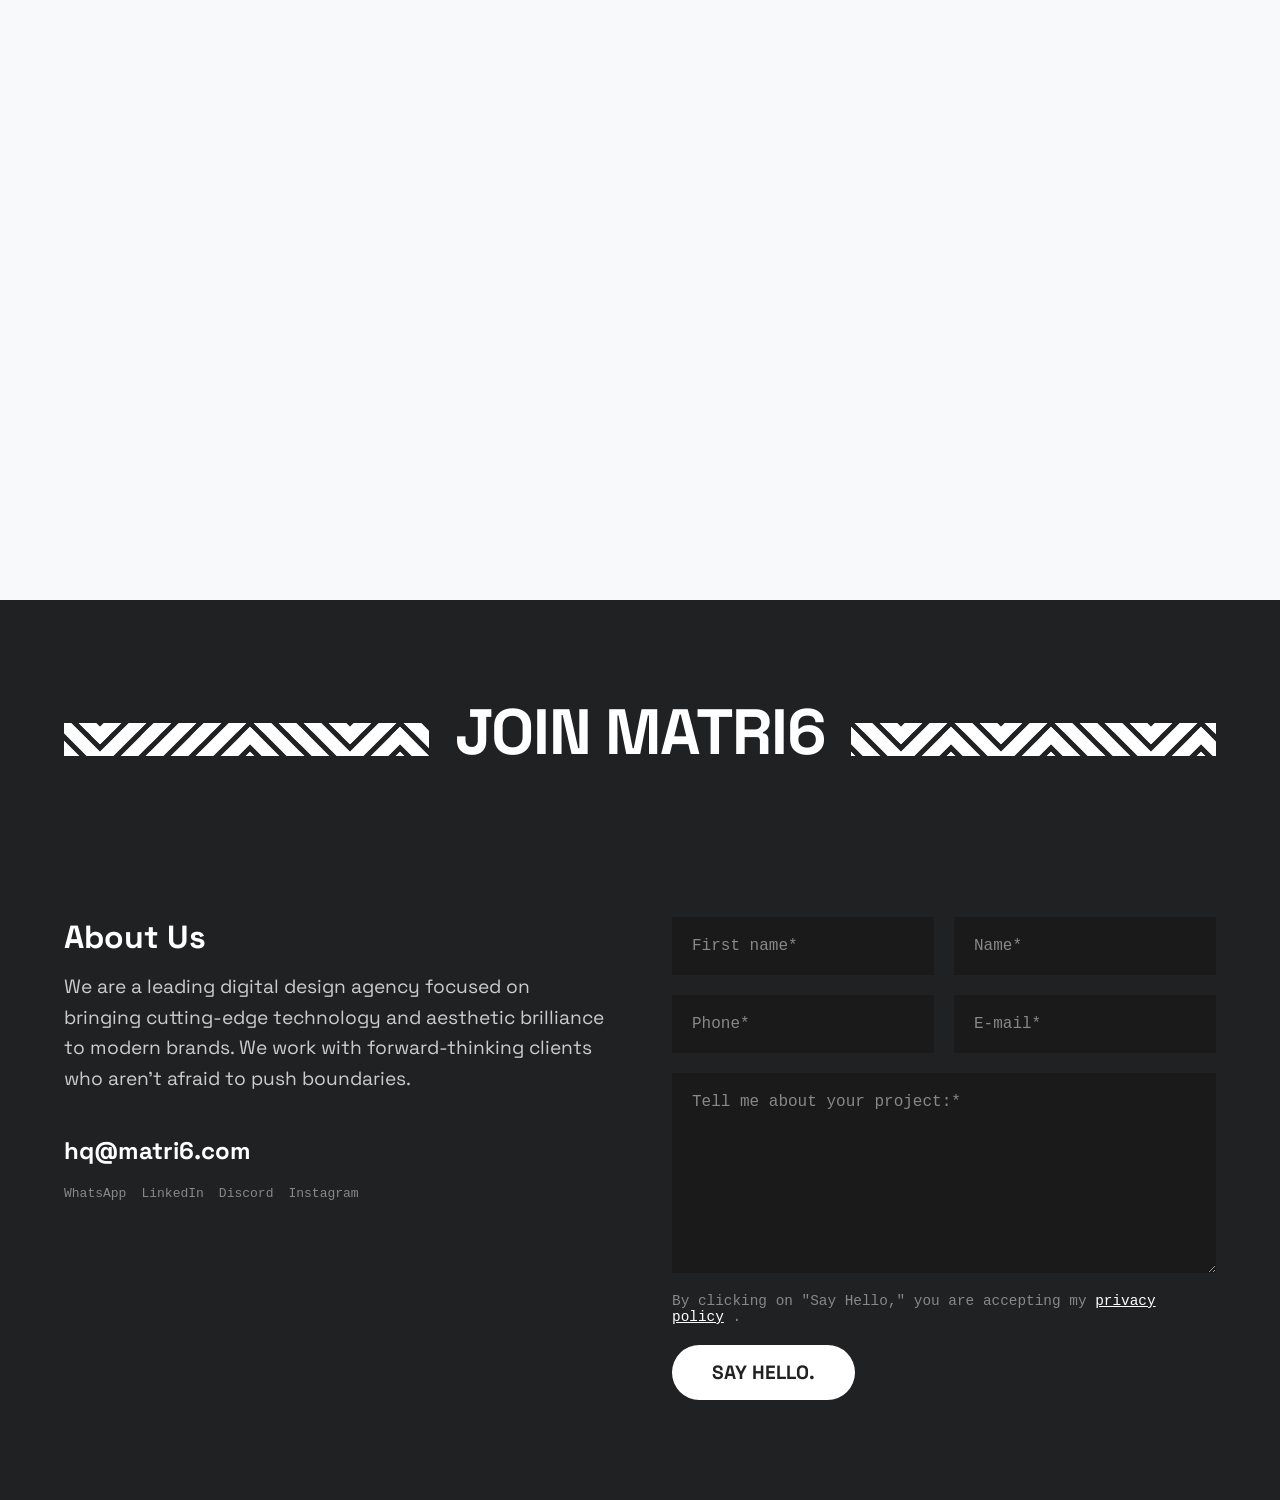
==== commit 036cf102: "Change background color of Node Discord Bot section" ====
--- a/eco/aiproducts.html
+++ b/eco/aiproducts.html
@@ -140,7 +140,7 @@
                     </section>
 
                     <!-- Section 7: Node Discord Bot -->
-                    <section class="product-section" style="background-color: #d4b8ff; color: #202123;">
+                    <section class="product-section" style="background-color: #fca5a6; color: #202123;">
                         <div style="text-align: center; z-index: 10; padding: 2rem;">
                             <h2
                                 style="font-family: 'Space Grotesk', sans-serif; font-size: clamp(2.5rem, 8vw, 10rem); font-weight: 900; text-transform: uppercase; margin: 0; line-height: 1; word-wrap: break-word; overflow-wrap: break-word;">
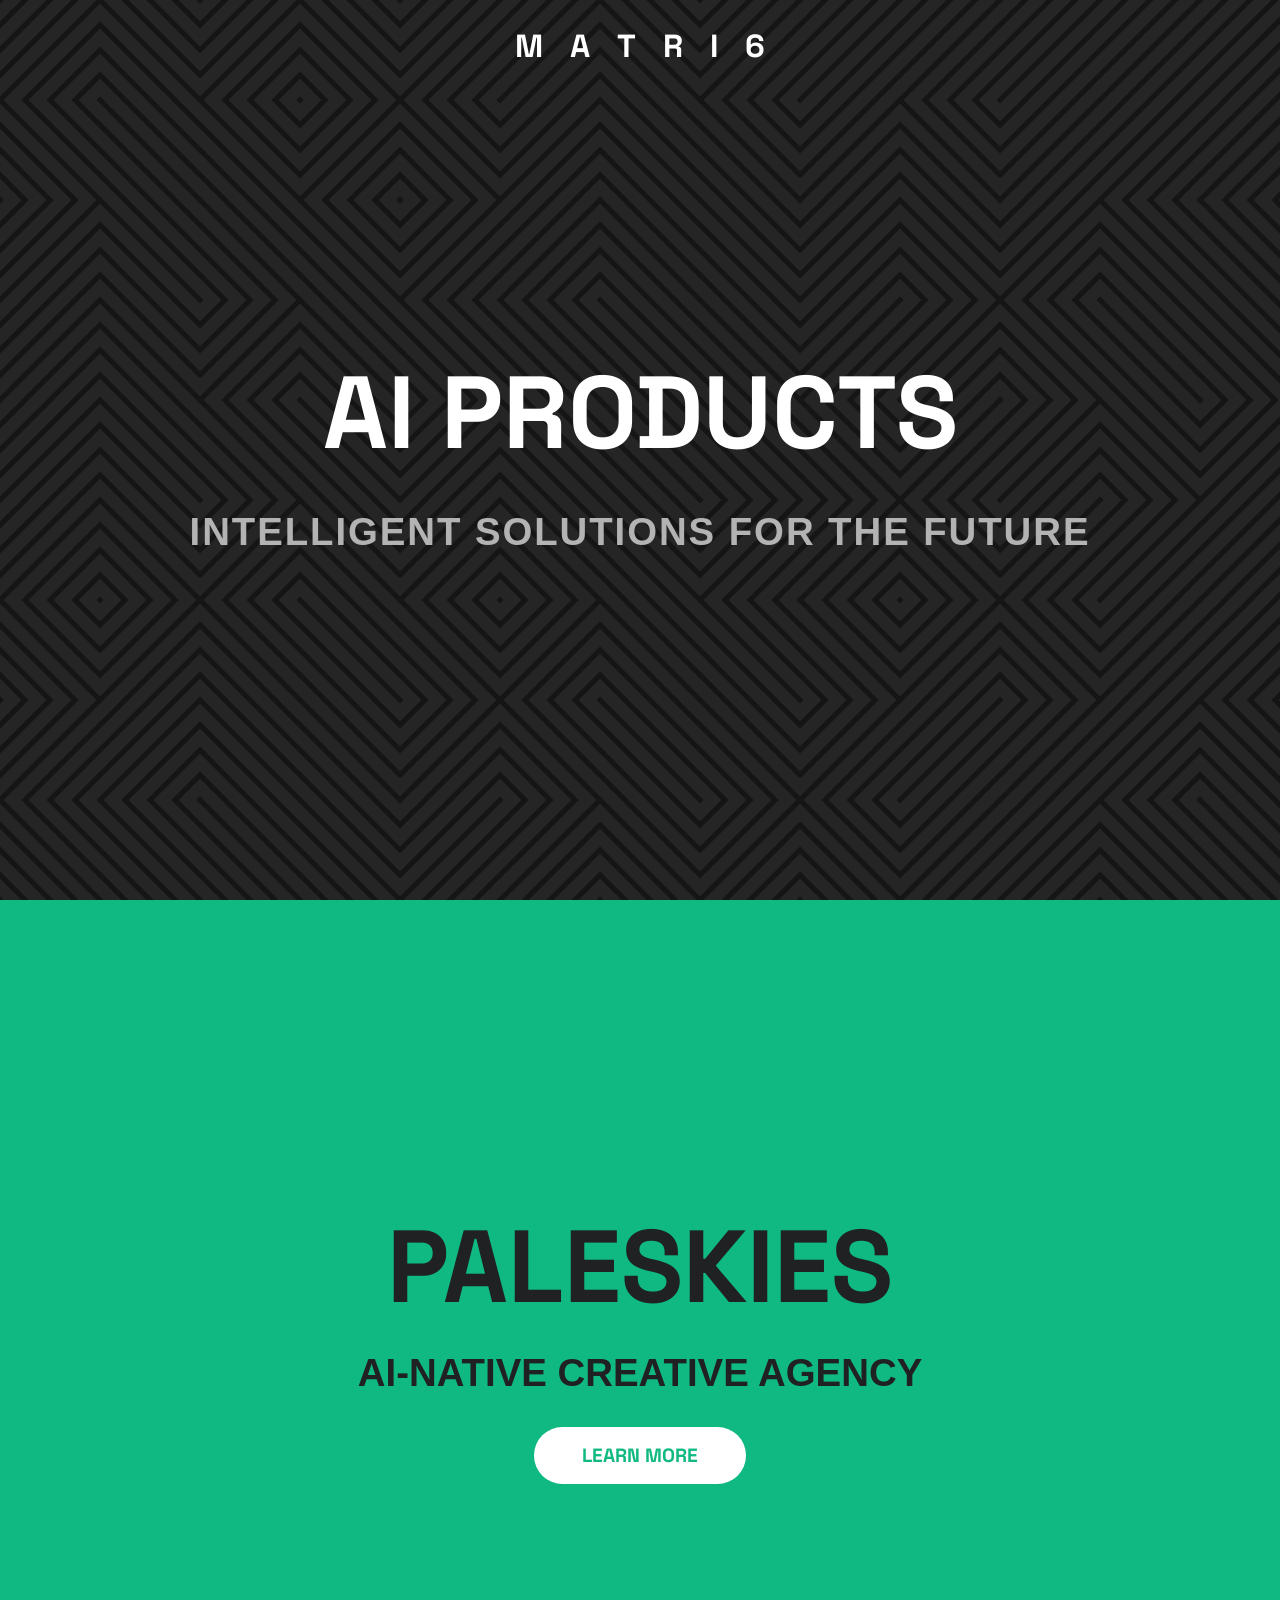
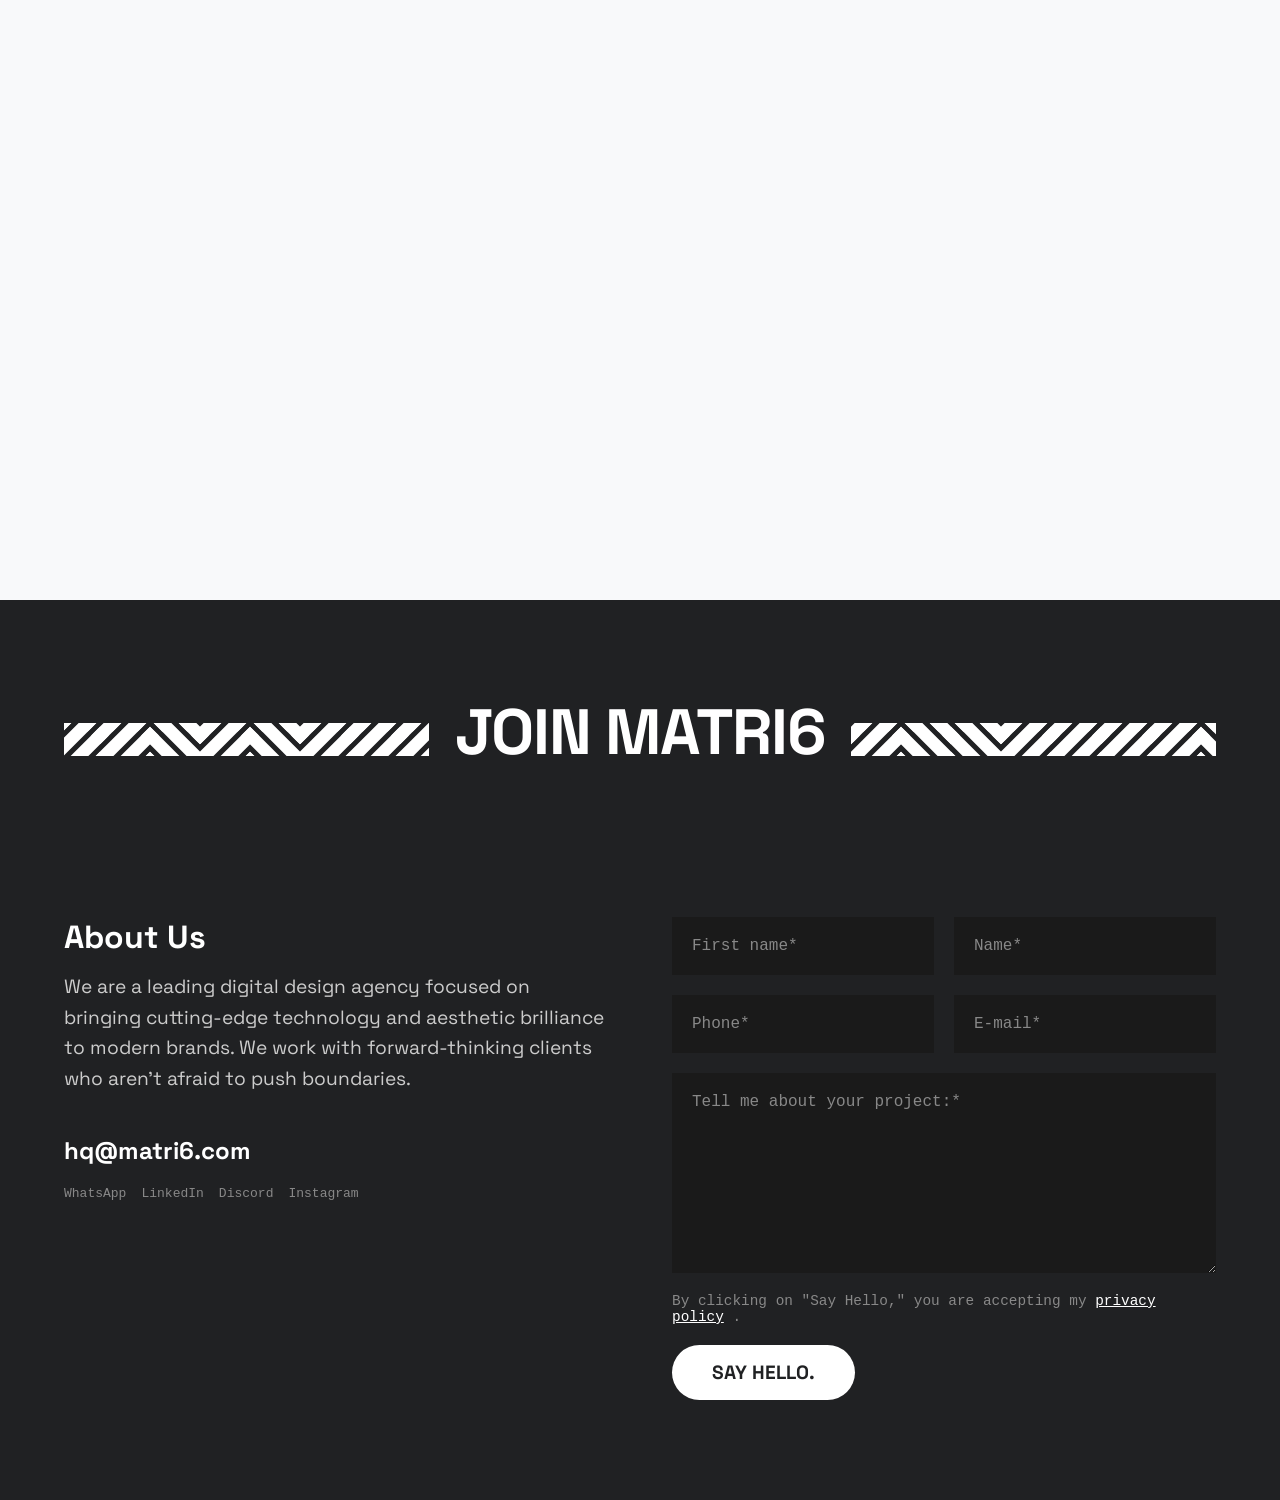
==== commit ada80a04: "Revise product title and description in aiproducts.html Updated the product title and description fo" ====
--- a/eco/aiproducts.html
+++ b/eco/aiproducts.html
@@ -144,11 +144,11 @@
                         <div style="text-align: center; z-index: 10; padding: 2rem;">
                             <h2
                                 style="font-family: 'Space Grotesk', sans-serif; font-size: clamp(2.5rem, 8vw, 10rem); font-weight: 900; text-transform: uppercase; margin: 0; line-height: 1; word-wrap: break-word; overflow-wrap: break-word;">
-                                Node "The Ultimate" Discord Bot
-                            </h2>
-                            <p
-                                style="font-family: 'Futura', sans-serif; font-size: clamp(1rem, 3vw, 2.5rem); font-weight: bold; margin-top: 2rem; text-transform: uppercase;">
-                                Your place to talk imagined 10x better using Node!
+                                Node
+                            </h2>
+                            <p
+                                style="font-family: 'Futura', sans-serif; font-size: clamp(1rem, 3vw, 2.5rem); font-weight: bold; margin-top: 2rem; text-transform: uppercase;">
+                                a.k.a The Ultimate Discord Bot
                             </p>
                             <a href="#"
                                 style="display: inline-block; margin-top: 2rem; padding: 1rem 3rem; background-color: #ffffff; color: #d4b8ff; text-decoration: none; font-family: 'Space Grotesk', sans-serif; font-weight: bold; font-size: 1.2rem; border-radius: 50px; text-transform: uppercase; transition: transform 0.3s ease;"
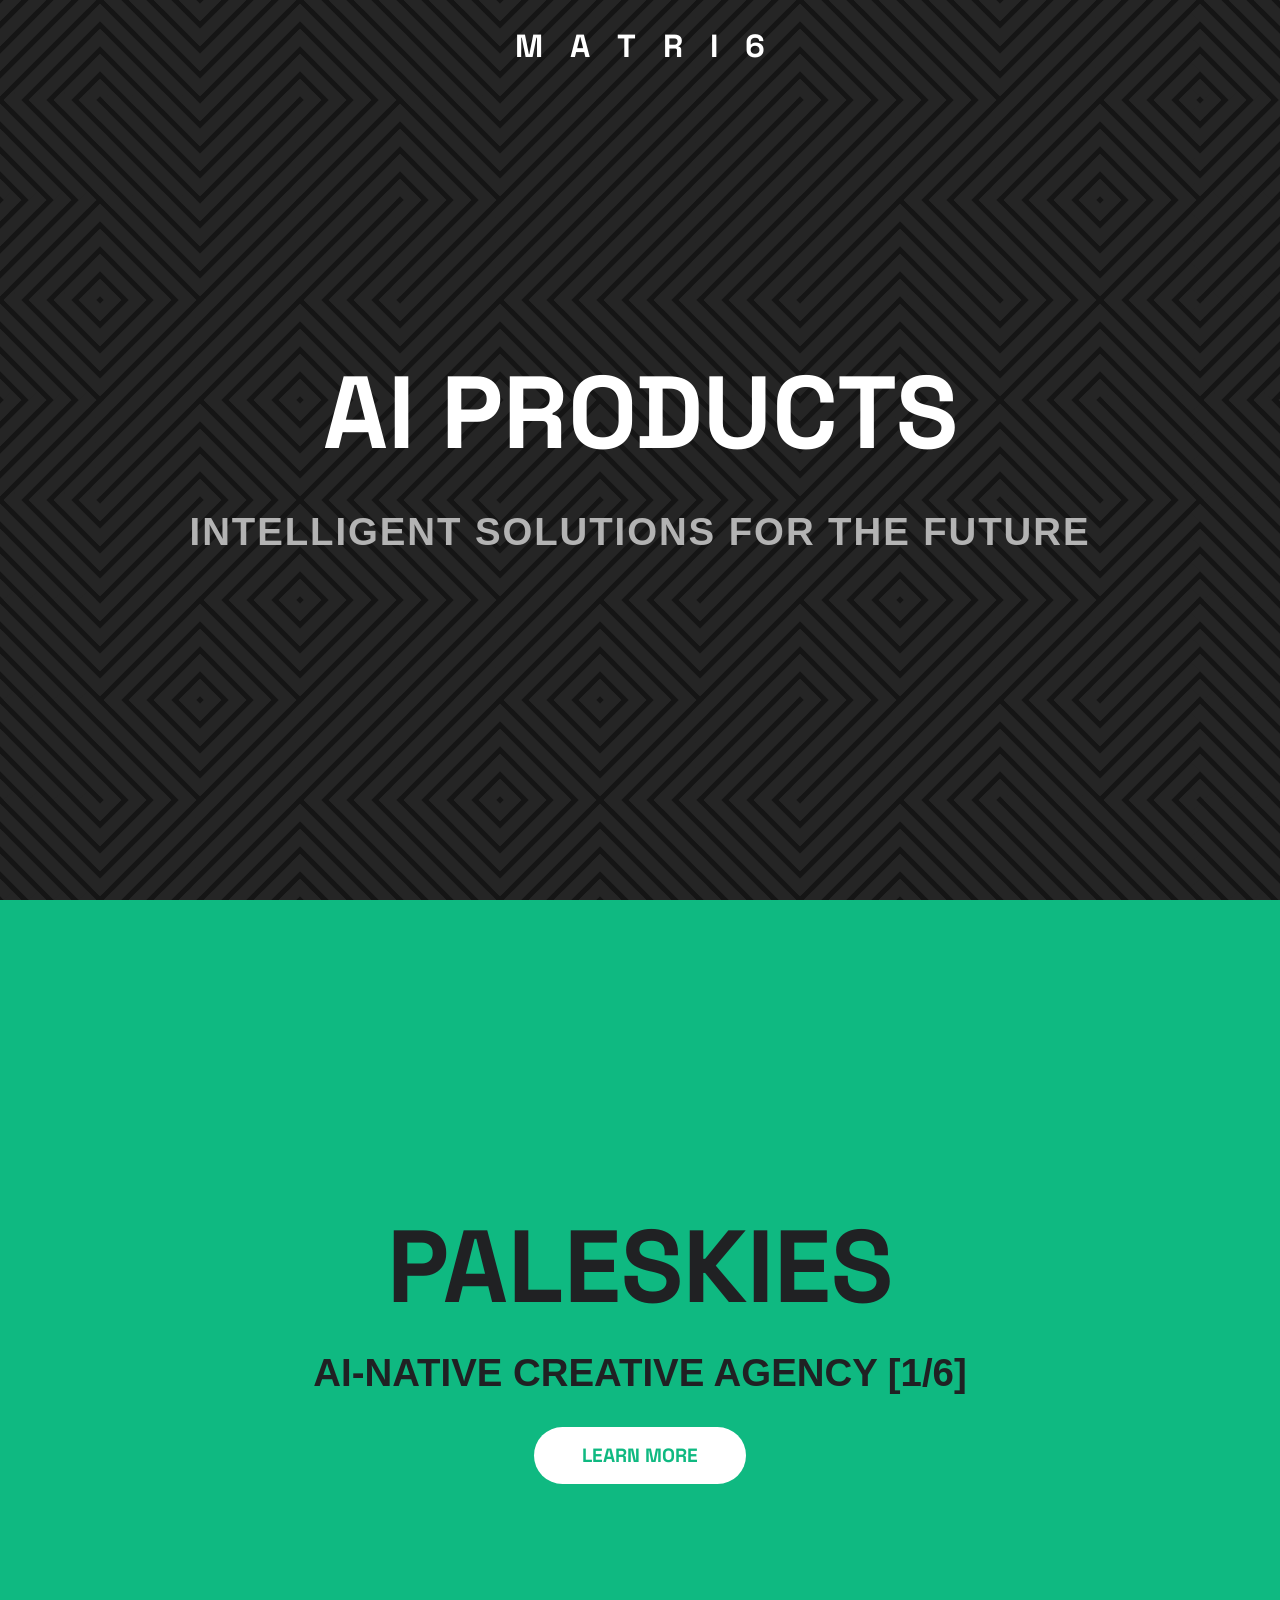
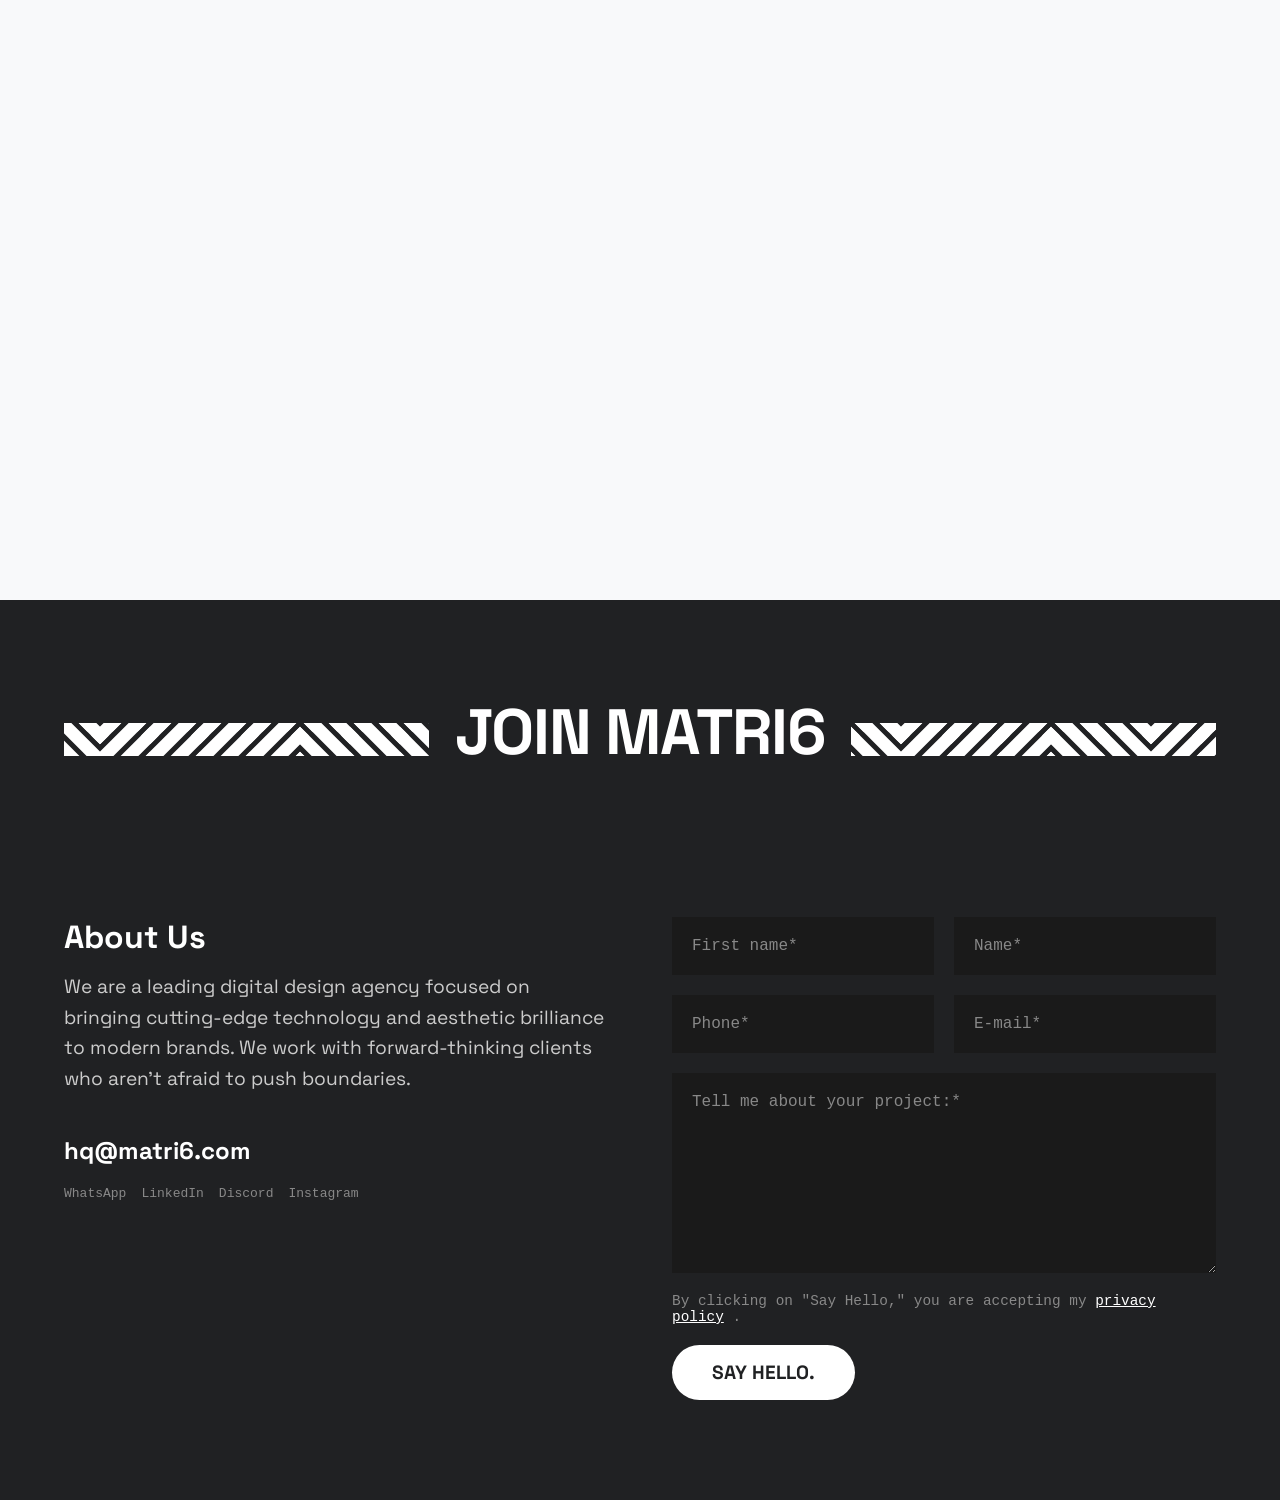
==== commit 23b49fed: "Add numbering to AI product descriptions" ====
--- a/eco/aiproducts.html
+++ b/eco/aiproducts.html
@@ -58,7 +58,7 @@
                             </h2>
                             <p
                                 style="font-family: 'Futura', sans-serif; font-size: clamp(1rem, 3vw, 2.5rem); font-weight: bold; margin-top: 2rem; text-transform: uppercase;">
-                                AI-native Creative Agency
+                                AI-native Creative Agency [1/6]
                             </p>
                             <a href="https://paleskies.matri6.com"
                                 style="display: inline-block; margin-top: 2rem; padding: 1rem 3rem; background-color: #ffffff; color: #0fb981; text-decoration: none; font-family: 'Space Grotesk', sans-serif; font-weight: bold; font-size: 1.2rem; border-radius: 50px; text-transform: uppercase; transition: transform 0.3s ease;"
@@ -76,7 +76,7 @@
                             </h2>
                             <p
                                 style="font-family: 'Futura', sans-serif; font-size: clamp(1rem, 3vw, 2.5rem); font-weight: bold; margin-top: 2rem; text-transform: uppercase;">
-                                Dating Coach & Assistant
+                                Dating Coach & Assistant [2/7]
                             </p>
                             <a href="https://rizzing.matri6.com"
                                 style="display: inline-block; margin-top: 2rem; padding: 1rem 3rem; background-color: #ffffff; color: #58aaf2; text-decoration: none; font-family: 'Space Grotesk', sans-serif; font-weight: bold; font-size: 1.2rem; border-radius: 50px; text-transform: uppercase; transition: transform 0.3s ease;"
@@ -94,7 +94,7 @@
                             </h2>
                             <p
                                 style="font-family: 'Futura', sans-serif; font-size: clamp(1rem, 3vw, 2.5rem); font-weight: bold; margin-top: 2rem; text-transform: uppercase;">
-                                Architecture Visualization AI
+                                Architecture Visualization AI [3/7]
                             </p>
                             <a href="https://brickstone.matri6.com"
                                 style="display: inline-block; margin-top: 2rem; padding: 1rem 3rem; background-color: #ffffff; color: #ff6c3d; text-decoration: none; font-family: 'Space Grotesk', sans-serif; font-weight: bold; font-size: 1.2rem; border-radius: 50px; text-transform: uppercase; transition: transform 0.3s ease;"
@@ -112,7 +112,7 @@
                             </h2>
                             <p
                                 style="font-family: 'Futura', sans-serif; font-size: clamp(1rem, 3vw, 2.5rem); font-weight: bold; margin-top: 2rem; text-transform: uppercase;">
-                                Social Media Assistant & Automation
+                                Social Media Assistant & Automation [4/7]
                             </p>
                             <a href="#"
                                 style="display: inline-block; margin-top: 2rem; padding: 1rem 3rem; background-color: #ffffff; color: #fed648; text-decoration: none; font-family: 'Space Grotesk', sans-serif; font-weight: bold; font-size: 1.2rem; border-radius: 50px; text-transform: uppercase; transition: transform 0.3s ease;"
@@ -130,7 +130,7 @@
                             </h2>
                             <p
                                 style="font-family: 'Futura', sans-serif; font-size: clamp(1rem, 3vw, 2.5rem); font-weight: bold; margin-top: 2rem; text-transform: uppercase;">
-                                Planning something? Just Shoutkr.
+                                Planning something? Just Shoutkr! [5/7]
                             </p>
                             <a href="#"
                                 style="display: inline-block; margin-top: 2rem; padding: 1rem 3rem; background-color: #ffffff; color: #d4b8ff; text-decoration: none; font-family: 'Space Grotesk', sans-serif; font-weight: bold; font-size: 1.2rem; border-radius: 50px; text-transform: uppercase; transition: transform 0.3s ease;"
@@ -148,7 +148,7 @@
                             </h2>
                             <p
                                 style="font-family: 'Futura', sans-serif; font-size: clamp(1rem, 3vw, 2.5rem); font-weight: bold; margin-top: 2rem; text-transform: uppercase;">
-                                a.k.a The Ultimate Discord Bot
+                                a.k.a The Ultimate Discord Bot [6/6]
                             </p>
                             <a href="#"
                                 style="display: inline-block; margin-top: 2rem; padding: 1rem 3rem; background-color: #ffffff; color: #d4b8ff; text-decoration: none; font-family: 'Space Grotesk', sans-serif; font-weight: bold; font-size: 1.2rem; border-radius: 50px; text-transform: uppercase; transition: transform 0.3s ease;"
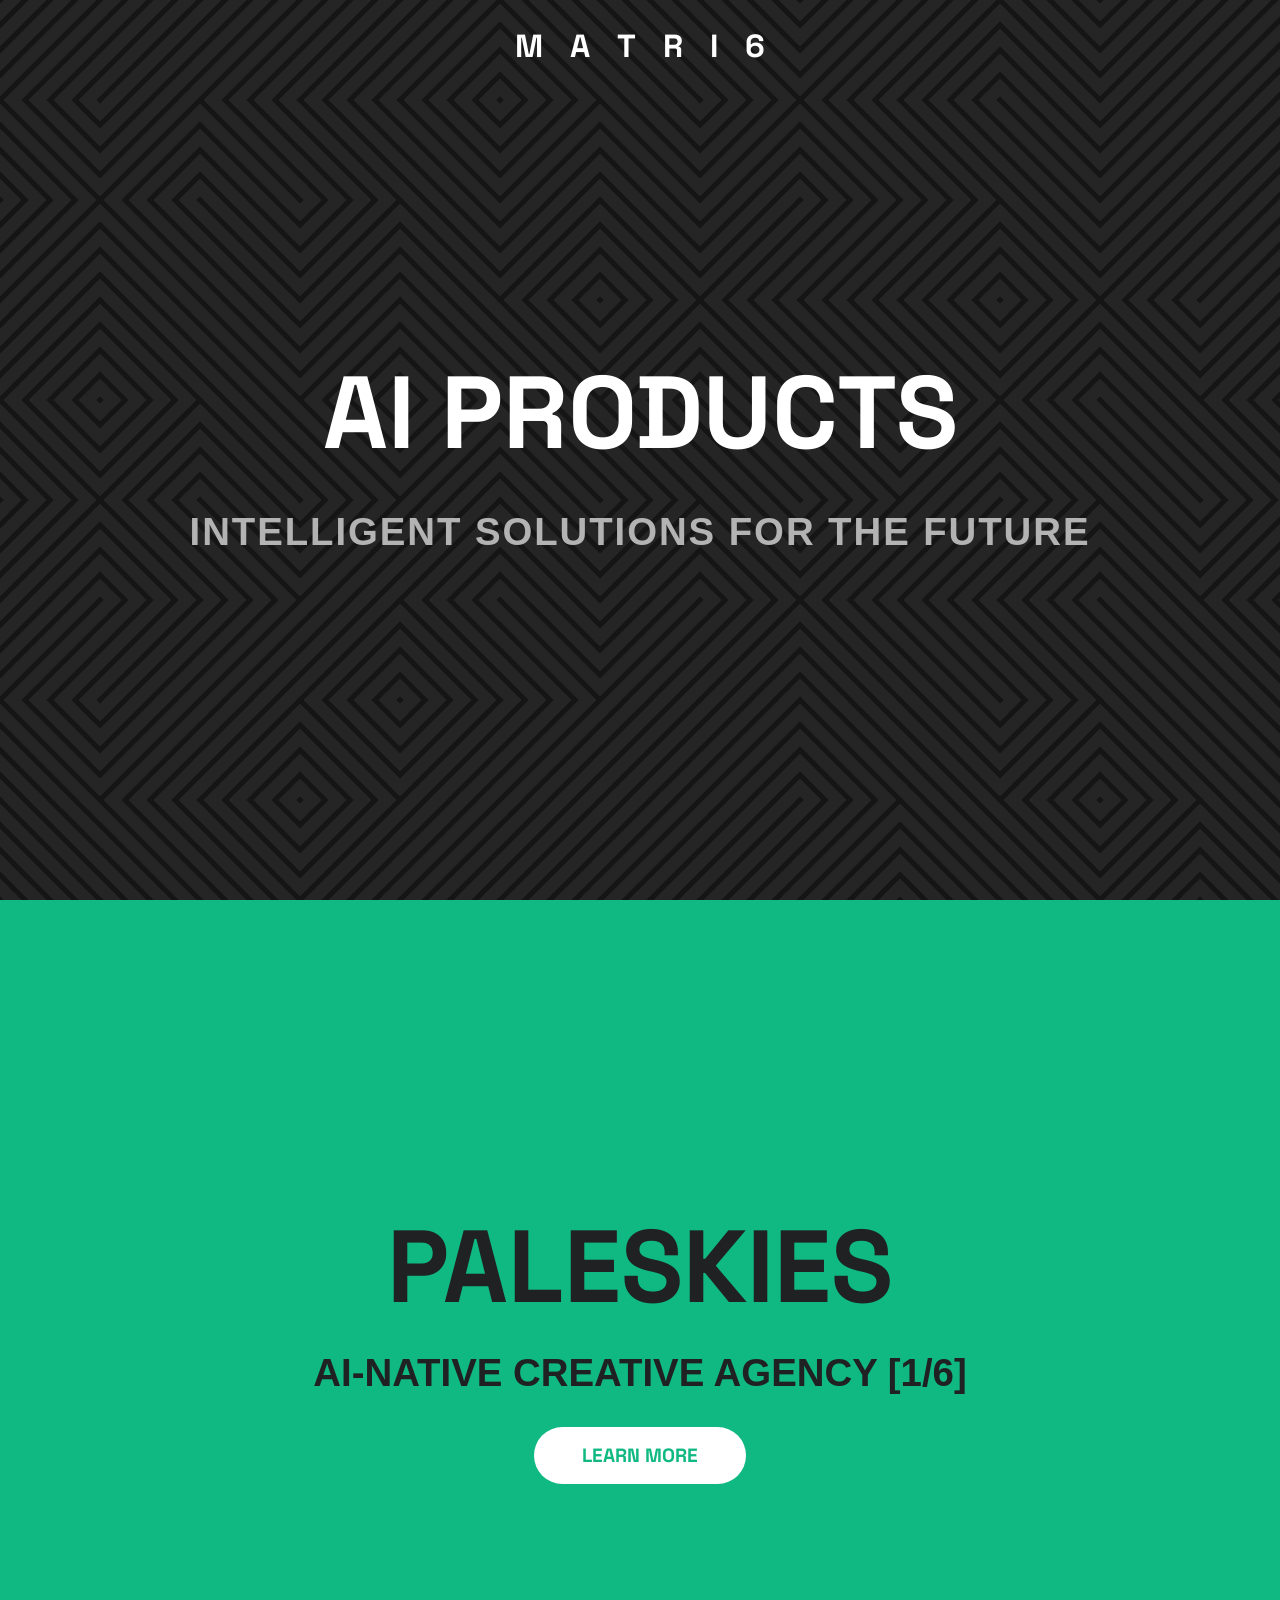
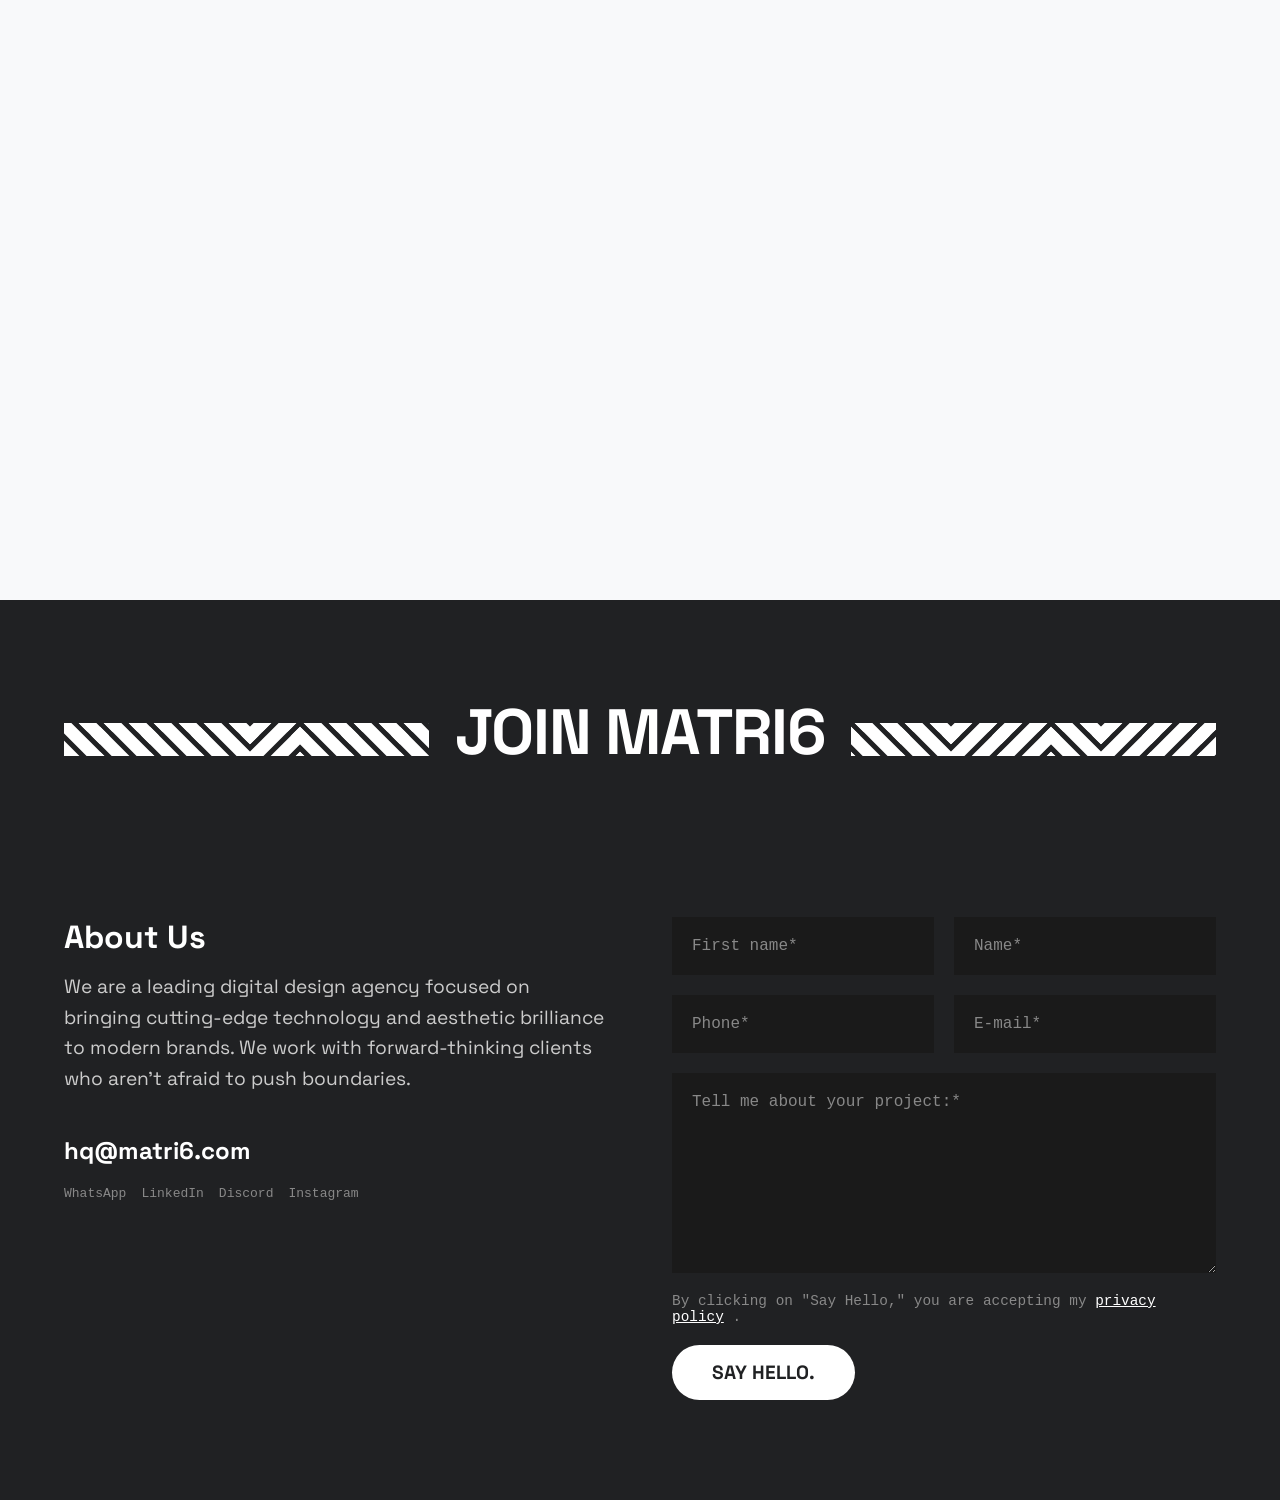
==== commit d05b6e55: "Update product counts in aiproducts.html" ====
--- a/eco/aiproducts.html
+++ b/eco/aiproducts.html
@@ -76,7 +76,7 @@
                             </h2>
                             <p
                                 style="font-family: 'Futura', sans-serif; font-size: clamp(1rem, 3vw, 2.5rem); font-weight: bold; margin-top: 2rem; text-transform: uppercase;">
-                                Dating Coach & Assistant [2/7]
+                                Dating Coach & Assistant [2/6]
                             </p>
                             <a href="https://rizzing.matri6.com"
                                 style="display: inline-block; margin-top: 2rem; padding: 1rem 3rem; background-color: #ffffff; color: #58aaf2; text-decoration: none; font-family: 'Space Grotesk', sans-serif; font-weight: bold; font-size: 1.2rem; border-radius: 50px; text-transform: uppercase; transition: transform 0.3s ease;"
@@ -94,7 +94,7 @@
                             </h2>
                             <p
                                 style="font-family: 'Futura', sans-serif; font-size: clamp(1rem, 3vw, 2.5rem); font-weight: bold; margin-top: 2rem; text-transform: uppercase;">
-                                Architecture Visualization AI [3/7]
+                                Architecture Visualization AI [3/6]
                             </p>
                             <a href="https://brickstone.matri6.com"
                                 style="display: inline-block; margin-top: 2rem; padding: 1rem 3rem; background-color: #ffffff; color: #ff6c3d; text-decoration: none; font-family: 'Space Grotesk', sans-serif; font-weight: bold; font-size: 1.2rem; border-radius: 50px; text-transform: uppercase; transition: transform 0.3s ease;"
@@ -112,7 +112,7 @@
                             </h2>
                             <p
                                 style="font-family: 'Futura', sans-serif; font-size: clamp(1rem, 3vw, 2.5rem); font-weight: bold; margin-top: 2rem; text-transform: uppercase;">
-                                Social Media Assistant & Automation [4/7]
+                                Social Media Assistant & Automation [4/6]
                             </p>
                             <a href="#"
                                 style="display: inline-block; margin-top: 2rem; padding: 1rem 3rem; background-color: #ffffff; color: #fed648; text-decoration: none; font-family: 'Space Grotesk', sans-serif; font-weight: bold; font-size: 1.2rem; border-radius: 50px; text-transform: uppercase; transition: transform 0.3s ease;"
@@ -130,7 +130,7 @@
                             </h2>
                             <p
                                 style="font-family: 'Futura', sans-serif; font-size: clamp(1rem, 3vw, 2.5rem); font-weight: bold; margin-top: 2rem; text-transform: uppercase;">
-                                Planning something? Just Shoutkr! [5/7]
+                                Planning something? Just Shoutkr! [5/6]
                             </p>
                             <a href="#"
                                 style="display: inline-block; margin-top: 2rem; padding: 1rem 3rem; background-color: #ffffff; color: #d4b8ff; text-decoration: none; font-family: 'Space Grotesk', sans-serif; font-weight: bold; font-size: 1.2rem; border-radius: 50px; text-transform: uppercase; transition: transform 0.3s ease;"
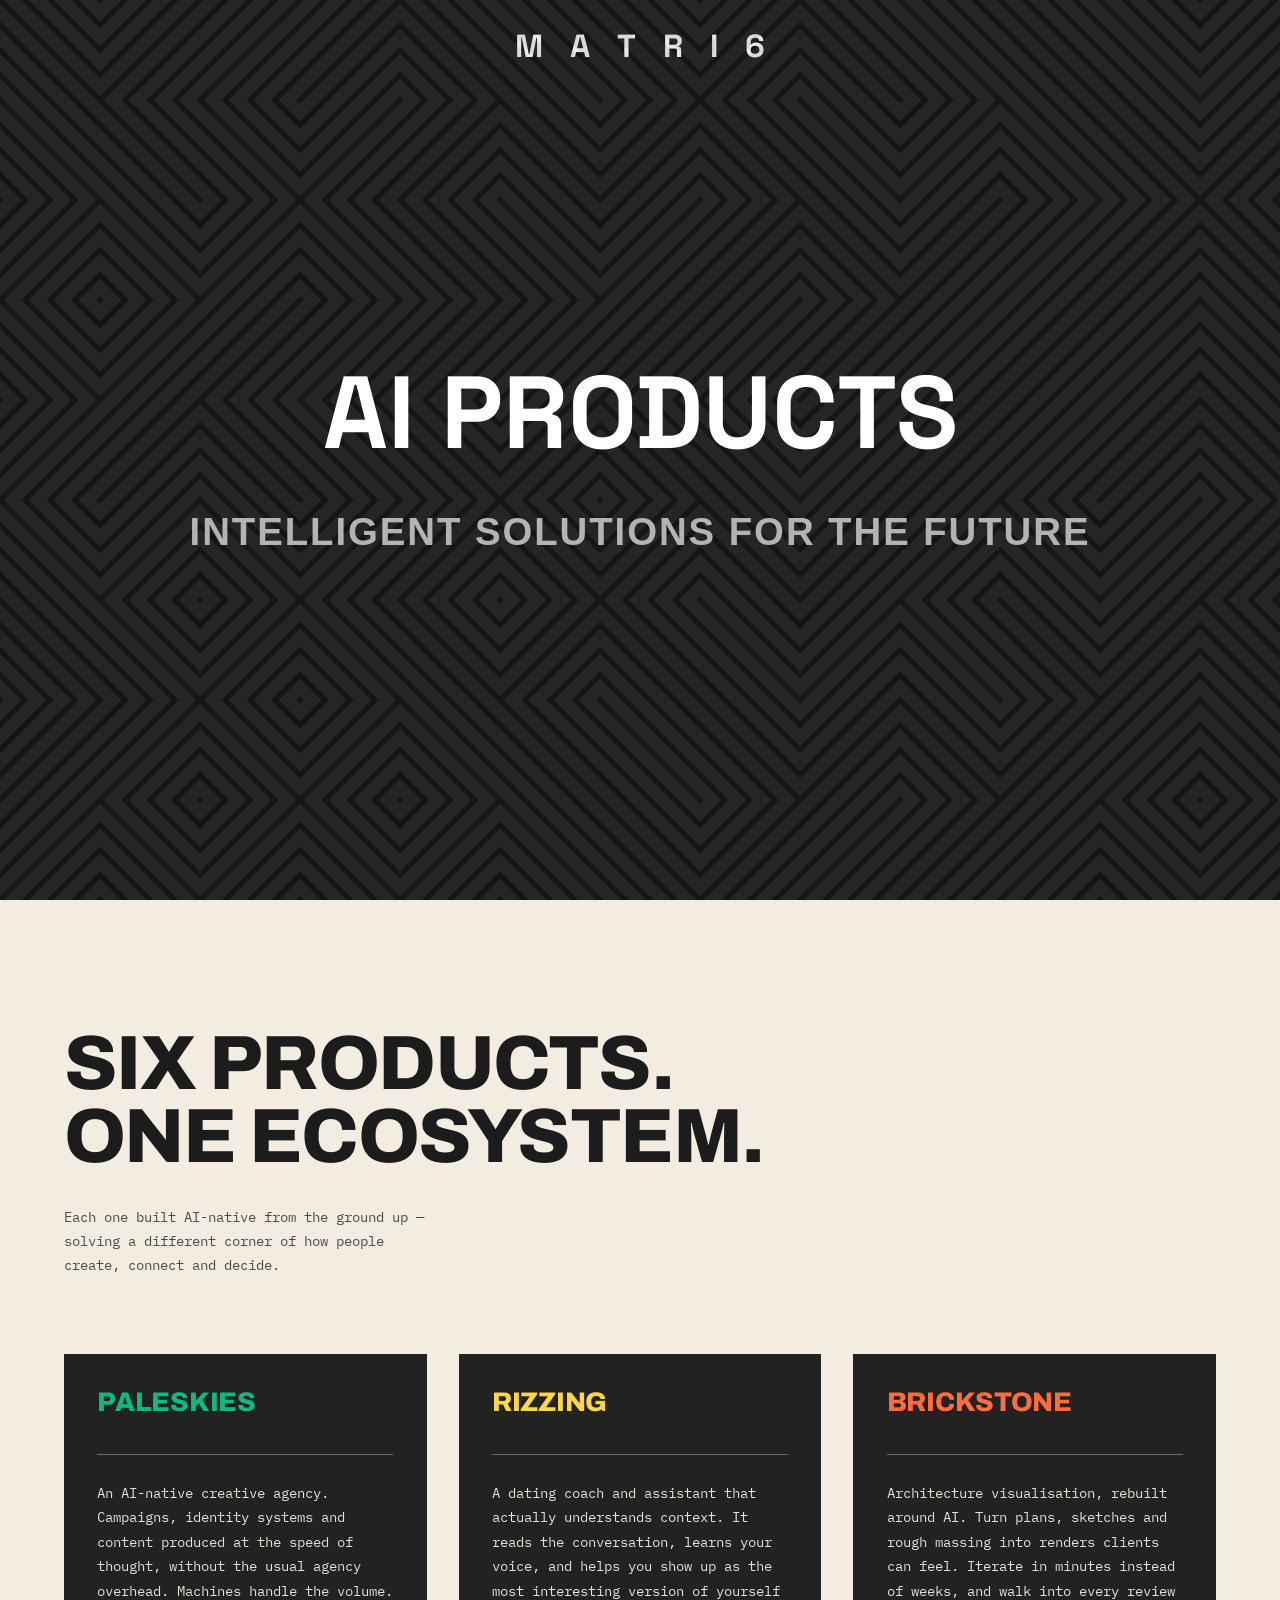
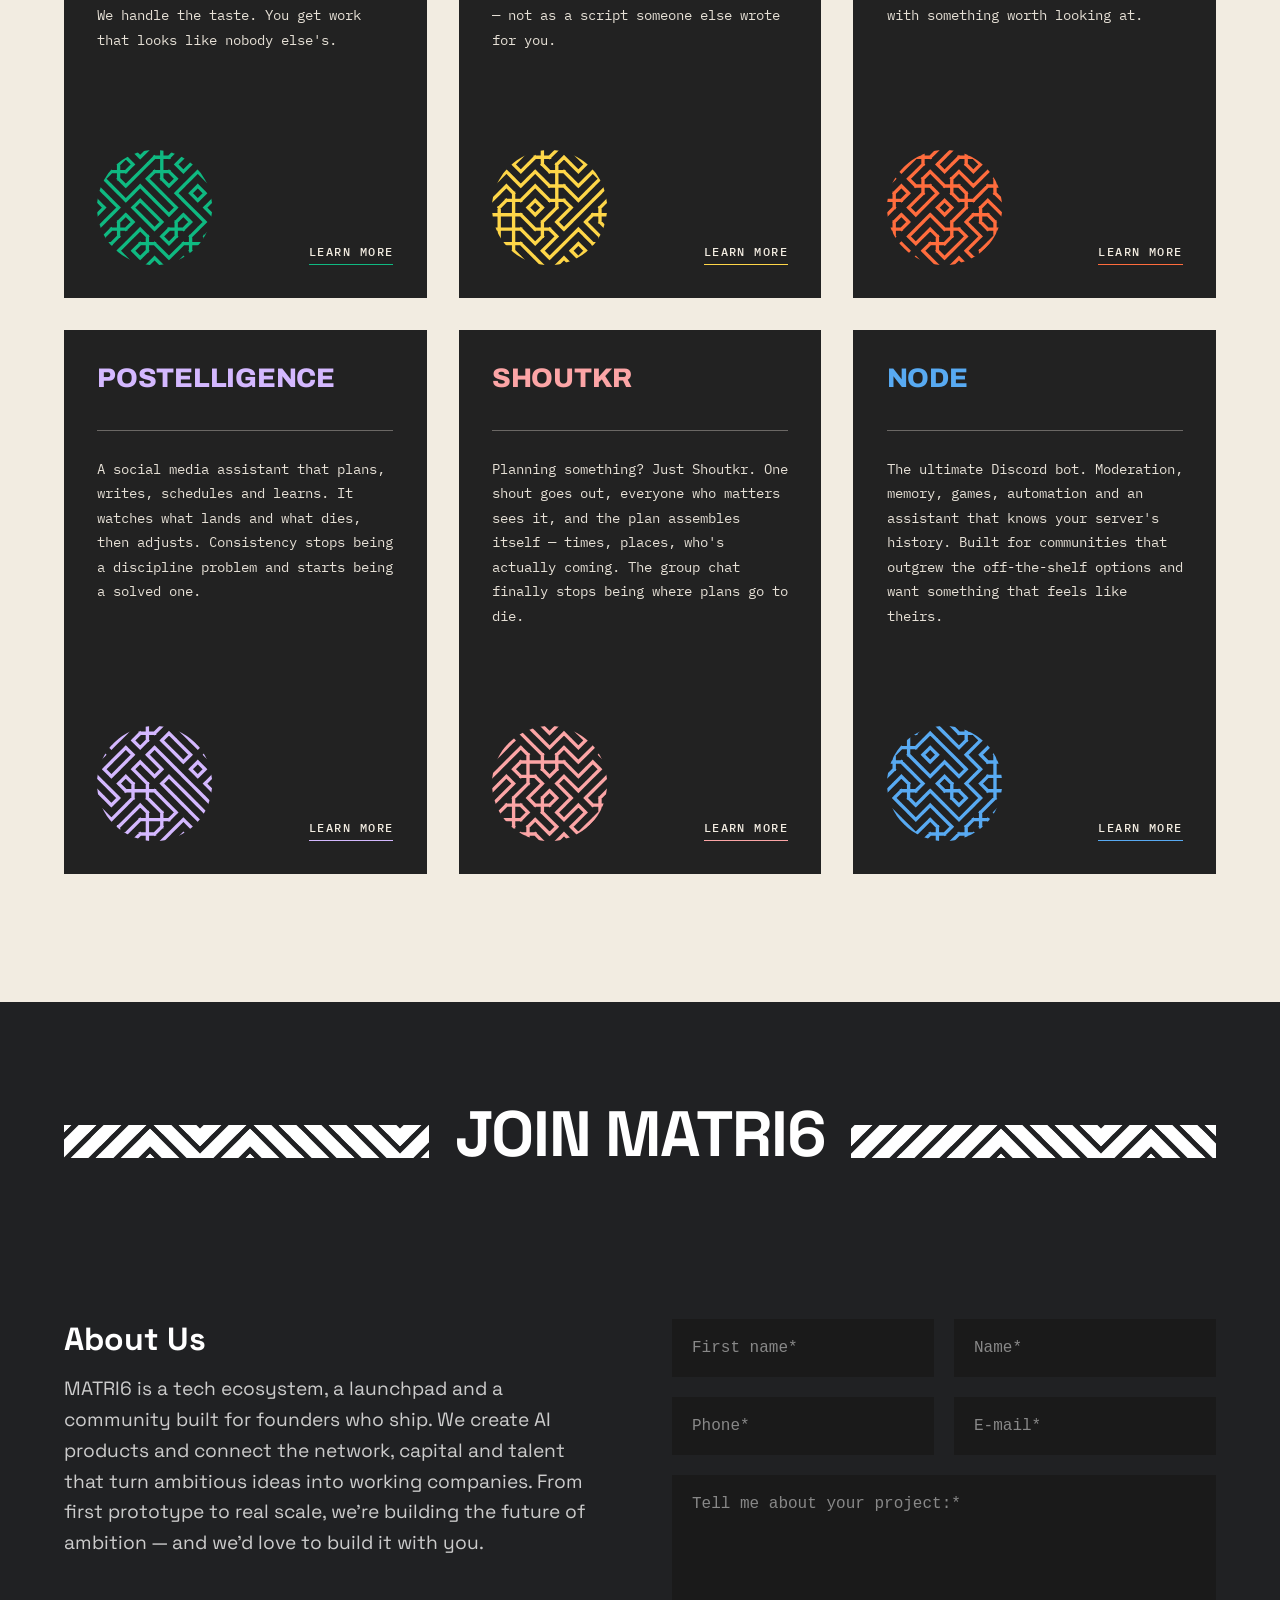
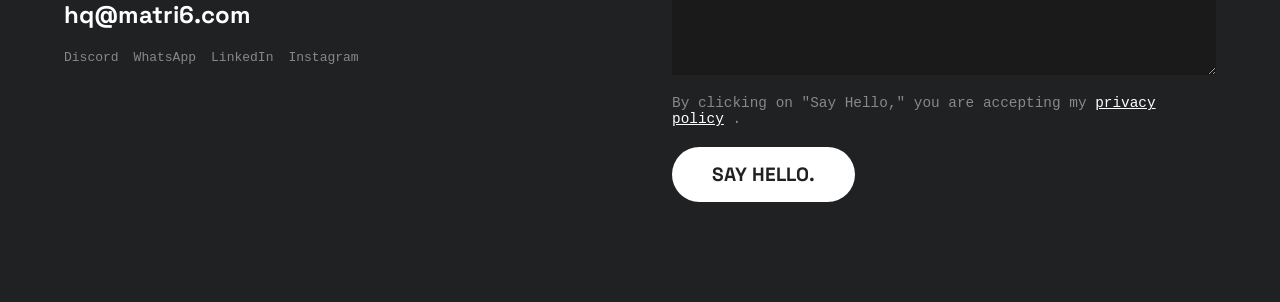
==== commit 4ae1147a: "Revamp AI Products section layout and SEO metadata Updated the AI products section with a new grid l" ====
--- a/eco/aiproducts.html
+++ b/eco/aiproducts.html
@@ -5,14 +5,203 @@
     <meta charset="UTF-8">
     <meta name="viewport" content="width=device-width, initial-scale=1.0">
     <title>MATRI6 - AI Products</title>
+
+    <meta name="description" content="Intelligent products built for people who ship - from social assistants and scheduling to Discord infrastructure. AI tooling engineered for the future by MATRI6.">
+    <link rel="canonical" href="https://matri6.com/eco/aiproducts.html">
+
+    <!-- Link preview (Open Graph / Twitter Card) -->
+    <meta property="og:type" content="website">
+    <meta property="og:site_name" content="MATRI6">
+    <meta property="og:locale" content="en_US">
+    <meta property="og:url" content="https://matri6.com/eco/aiproducts.html">
+    <meta property="og:title" content="AI Products - MATRI6">
+    <meta property="og:description" content="Intelligent products built for people who ship - from social assistants and scheduling to Discord infrastructure. AI tooling engineered for the future by MATRI6.">
+    <meta property="og:image" content="https://matri6.com/og-image.png">
+    <meta property="og:image:type" content="image/png">
+    <meta property="og:image:width" content="1200">
+    <meta property="og:image:height" content="630">
+    <meta property="og:image:alt" content="MATRI6 - a tech ecosystem, launchpad and community for founders who ship.">
+    <meta name="twitter:card" content="summary_large_image">
+    <meta name="twitter:title" content="AI Products - MATRI6">
+    <meta name="twitter:description" content="Intelligent products built for people who ship - from social assistants and scheduling to Discord infrastructure. AI tooling engineered for the future by MATRI6.">
+    <meta name="twitter:image" content="https://matri6.com/og-image.png">
+    <meta name="twitter:image:alt" content="MATRI6 - a tech ecosystem, launchpad and community for founders who ship.">
+    <!-- Favicon -->
+    <link rel="icon" href="../favicon.ico?v=3" sizes="any">
+    <link rel="icon" type="image/png" sizes="32x32" href="../favicon-32.png?v=3">
+    <link rel="icon" type="image/png" sizes="16x16" href="../favicon-16.png?v=3">
+    <link rel="apple-touch-icon" sizes="180x180" href="../apple-touch-icon.png?v=3">
     <link rel="stylesheet" href="../style.css">
 
     <!-- Google Fonts -->
     <link rel="preconnect" href="https://fonts.googleapis.com">
     <link rel="preconnect" href="https://fonts.gstatic.com" crossorigin>
     <link
-        href="https://fonts.googleapis.com/css2?family=Montserrat:wght@900&family=Space+Grotesk:wght@700&family=Syncopate:wght@700&display=swap"
+        href="https://fonts.googleapis.com/css2?family=Archivo:wght@700;800&family=IBM+Plex+Mono:wght@400;500&family=Montserrat:wght@900&family=Space+Grotesk:wght@700&family=Syncopate:wght@700&display=swap"
         rel="stylesheet">
+
+    <style>
+        /* ---- AI Products grid (replaces the old horizontal scroll track) ---- */
+        .ai-grid-section {
+            height: auto;
+            min-height: 100vh;
+            background-color: #f2ece1;
+            color: #1c1c1c;
+            display: block;
+            padding: clamp(4rem, 10vw, 9rem) clamp(1.25rem, 5vw, 5rem);
+            overflow: visible;
+        }
+
+        .ai-grid-inner {
+            max-width: 1440px;
+            margin: 0 auto;
+        }
+
+        .ai-grid-head {
+            margin-bottom: clamp(2.5rem, 6vw, 5rem);
+            display: flex;
+            flex-wrap: wrap;
+            gap: 2rem clamp(2rem, 6vw, 6rem);
+            align-items: flex-end;
+            justify-content: space-between;
+        }
+
+        .ai-grid-head h2 {
+            font-family: 'Archivo', 'Space Grotesk', sans-serif;
+            font-weight: 800;
+            font-size: clamp(2.25rem, 6vw, 5rem);
+            line-height: 0.95;
+            letter-spacing: -0.02em;
+            text-transform: uppercase;
+            margin: 0;
+            flex: 1 1 20ch;
+        }
+
+        .ai-grid-head p {
+            font-family: 'IBM Plex Mono', monospace;
+            font-size: clamp(0.85rem, 1.1vw, 1rem);
+            line-height: 1.7;
+            color: #4a4a4a;
+            margin: 0;
+            max-width: 46ch;
+            flex: 1 1 30ch;
+        }
+
+        .ai-grid {
+            display: grid;
+            grid-template-columns: repeat(3, 1fr);
+            gap: clamp(1.25rem, 2.5vw, 2.5rem);
+        }
+
+        .ai-card {
+            background-color: #222222;
+            color: #f2ece1;
+            padding: clamp(1.75rem, 2.6vw, 2.75rem);
+            display: flex;
+            flex-direction: column;
+            min-height: 34rem;
+            transition: transform 0.35s ease, background-color 0.35s ease;
+        }
+
+        .ai-card:hover {
+            transform: translateY(-8px);
+            background-color: #1a1a1a;
+        }
+
+        .ai-card-title {
+            font-family: 'Archivo', 'Space Grotesk', sans-serif;
+            font-weight: 800;
+            font-size: clamp(1.5rem, 2.1vw, 2.1rem);
+            line-height: 1.05;
+            letter-spacing: -0.01em;
+            text-transform: uppercase;
+            color: var(--accent);
+            margin: 0;
+        }
+
+        .ai-card-title span {
+            font-weight: 700;
+        }
+
+        .ai-card-rule {
+            display: block;
+            height: 1px;
+            width: 100%;
+            background-color: rgba(242, 236, 225, 0.35);
+            margin: clamp(1.5rem, 3vw, 2.5rem) 0 clamp(1.25rem, 2vw, 1.75rem);
+        }
+
+        .ai-card-body {
+            font-family: 'IBM Plex Mono', monospace;
+            font-size: 0.875rem;
+            line-height: 1.75;
+            color: #e6e0d6;
+            margin: 0;
+        }
+
+        .ai-card-foot {
+            margin-top: auto;
+            padding-top: 2.5rem;
+            display: flex;
+            align-items: flex-end;
+            justify-content: space-between;
+            gap: 1rem;
+        }
+
+        .ai-card-glyph {
+            width: clamp(7rem, 9vw, 9.5rem);
+            height: clamp(7rem, 9vw, 9.5rem);
+            flex-shrink: 0;
+        }
+
+        .ai-card-glyph svg {
+            display: block;
+            width: 100%;
+            height: 100%;
+        }
+
+        .ai-card-link {
+            font-family: 'IBM Plex Mono', monospace;
+            font-size: 0.75rem;
+            font-weight: 500;
+            letter-spacing: 0.12em;
+            text-transform: uppercase;
+            text-decoration: none;
+            color: #f2ece1;
+            border-bottom: 1px solid var(--accent);
+            padding-bottom: 0.35rem;
+            white-space: nowrap;
+            transition: color 0.25s ease;
+        }
+
+        .ai-card-link:hover {
+            color: var(--accent);
+        }
+
+        @media (max-width: 1024px) {
+            .ai-grid {
+                grid-template-columns: repeat(2, 1fr);
+            }
+
+            .ai-card {
+                min-height: 30rem;
+            }
+        }
+
+        @media (max-width: 640px) {
+            .ai-grid {
+                grid-template-columns: 1fr;
+            }
+
+            .ai-card {
+                min-height: 0;
+            }
+
+            .ai-card-foot {
+                padding-top: 2rem;
+            }
+        }
+    </style>
 </head>
 
 <body>
@@ -45,120 +234,96 @@
             </div>
         </section>
 
-        <!-- Horizontal Scroll Sticky Wrapper -->
-        <div class="sticky-wrapper">
-            <div class="overflow-hider">
-                <div class="horizontal-scroll-track">
-                    <!-- Section 2: Paleskies -->
-                    <section class="product-section" style="background-color: #0fb981; color: #202123;">
-                        <div style="text-align: center; z-index: 10; padding: 2rem;">
-                            <h2
-                                style="font-family: 'Space Grotesk', sans-serif; font-size: clamp(2.5rem, 8vw, 10rem); font-weight: 900; text-transform: uppercase; margin: 0; line-height: 1; word-wrap: break-word; overflow-wrap: break-word;">
-                                Paleskies
-                            </h2>
-                            <p
-                                style="font-family: 'Futura', sans-serif; font-size: clamp(1rem, 3vw, 2.5rem); font-weight: bold; margin-top: 2rem; text-transform: uppercase;">
-                                AI-native Creative Agency [1/6]
-                            </p>
-                            <a href="https://paleskies.matri6.com"
-                                style="display: inline-block; margin-top: 2rem; padding: 1rem 3rem; background-color: #ffffff; color: #0fb981; text-decoration: none; font-family: 'Space Grotesk', sans-serif; font-weight: bold; font-size: 1.2rem; border-radius: 50px; text-transform: uppercase; transition: transform 0.3s ease;"
-                                onmouseover="this.style.transform='scale(1.05)'"
-                                onmouseout="this.style.transform='scale(1)'">Learn More</a>
-                        </div>
-                    </section>
-
-                    <!-- Section 3: Rizzing -->
-                    <section class="product-section" style="background-color: #58aaf2; color: #202123;">
-                        <div style="text-align: center; z-index: 10; padding: 2rem;">
-                            <h2
-                                style="font-family: 'Space Grotesk', sans-serif; font-size: clamp(2.5rem, 8vw, 10rem); font-weight: 900; text-transform: uppercase; margin: 0; line-height: 1; word-wrap: break-word; overflow-wrap: break-word;">
-                                Rizzing
-                            </h2>
-                            <p
-                                style="font-family: 'Futura', sans-serif; font-size: clamp(1rem, 3vw, 2.5rem); font-weight: bold; margin-top: 2rem; text-transform: uppercase;">
-                                Dating Coach & Assistant [2/6]
-                            </p>
-                            <a href="https://rizzing.matri6.com"
-                                style="display: inline-block; margin-top: 2rem; padding: 1rem 3rem; background-color: #ffffff; color: #58aaf2; text-decoration: none; font-family: 'Space Grotesk', sans-serif; font-weight: bold; font-size: 1.2rem; border-radius: 50px; text-transform: uppercase; transition: transform 0.3s ease;"
-                                onmouseover="this.style.transform='scale(1.05)'"
-                                onmouseout="this.style.transform='scale(1)'">Learn More</a>
-                        </div>
-                    </section>
-
-                    <!-- Section 4: Brickstone -->
-                    <section class="product-section" style="background-color: #ff6c3d; color: #202123;">
-                        <div style="text-align: center; z-index: 10; padding: 2rem;">
-                            <h2
-                                style="font-family: 'Space Grotesk', sans-serif; font-size: clamp(2.5rem, 8vw, 10rem); font-weight: 900; text-transform: uppercase; margin: 0; line-height: 1; word-wrap: break-word; overflow-wrap: break-word;">
-                                Brickstone
-                            </h2>
-                            <p
-                                style="font-family: 'Futura', sans-serif; font-size: clamp(1rem, 3vw, 2.5rem); font-weight: bold; margin-top: 2rem; text-transform: uppercase;">
-                                Architecture Visualization AI [3/6]
-                            </p>
-                            <a href="https://brickstone.matri6.com"
-                                style="display: inline-block; margin-top: 2rem; padding: 1rem 3rem; background-color: #ffffff; color: #ff6c3d; text-decoration: none; font-family: 'Space Grotesk', sans-serif; font-weight: bold; font-size: 1.2rem; border-radius: 50px; text-transform: uppercase; transition: transform 0.3s ease;"
-                                onmouseover="this.style.transform='scale(1.05)'"
-                                onmouseout="this.style.transform='scale(1)'">Learn More</a>
-                        </div>
-                    </section>
-
-                    <!-- Section 5: Postelligence -->
-                    <section class="product-section" style="background-color: #fed648; color: #202123;">
-                        <div style="text-align: center; z-index: 10; padding: 2rem;">
-                            <h2
-                                style="font-family: 'Space Grotesk', sans-serif; font-size: clamp(2.5rem, 8vw, 10rem); font-weight: 900; text-transform: uppercase; margin: 0; line-height: 1; word-wrap: break-word; overflow-wrap: break-word;">
-                                Postelligence
-                            </h2>
-                            <p
-                                style="font-family: 'Futura', sans-serif; font-size: clamp(1rem, 3vw, 2.5rem); font-weight: bold; margin-top: 2rem; text-transform: uppercase;">
-                                Social Media Assistant & Automation [4/6]
-                            </p>
-                            <a href="#"
-                                style="display: inline-block; margin-top: 2rem; padding: 1rem 3rem; background-color: #ffffff; color: #fed648; text-decoration: none; font-family: 'Space Grotesk', sans-serif; font-weight: bold; font-size: 1.2rem; border-radius: 50px; text-transform: uppercase; transition: transform 0.3s ease;"
-                                onmouseover="this.style.transform='scale(1.05)'"
-                                onmouseout="this.style.transform='scale(1)'">Learn More</a>
-                        </div>
-                    </section>
-
-                    <!-- Section 6: Shoutkr -->
-                    <section class="product-section" style="background-color: #d4b8ff; color: #202123;">
-                        <div style="text-align: center; z-index: 10; padding: 2rem;">
-                            <h2
-                                style="font-family: 'Space Grotesk', sans-serif; font-size: clamp(2.5rem, 8vw, 10rem); font-weight: 900; text-transform: uppercase; margin: 0; line-height: 1; word-wrap: break-word; overflow-wrap: break-word;">
-                                Shoutkr
-                            </h2>
-                            <p
-                                style="font-family: 'Futura', sans-serif; font-size: clamp(1rem, 3vw, 2.5rem); font-weight: bold; margin-top: 2rem; text-transform: uppercase;">
-                                Planning something? Just Shoutkr! [5/6]
-                            </p>
-                            <a href="#"
-                                style="display: inline-block; margin-top: 2rem; padding: 1rem 3rem; background-color: #ffffff; color: #d4b8ff; text-decoration: none; font-family: 'Space Grotesk', sans-serif; font-weight: bold; font-size: 1.2rem; border-radius: 50px; text-transform: uppercase; transition: transform 0.3s ease;"
-                                onmouseover="this.style.transform='scale(1.05)'"
-                                onmouseout="this.style.transform='scale(1)'">Learn More</a>
-                        </div>
-                    </section>
-
-                    <!-- Section 7: Node Discord Bot -->
-                    <section class="product-section" style="background-color: #fca5a6; color: #202123;">
-                        <div style="text-align: center; z-index: 10; padding: 2rem;">
-                            <h2
-                                style="font-family: 'Space Grotesk', sans-serif; font-size: clamp(2.5rem, 8vw, 10rem); font-weight: 900; text-transform: uppercase; margin: 0; line-height: 1; word-wrap: break-word; overflow-wrap: break-word;">
-                                Node
-                            </h2>
-                            <p
-                                style="font-family: 'Futura', sans-serif; font-size: clamp(1rem, 3vw, 2.5rem); font-weight: bold; margin-top: 2rem; text-transform: uppercase;">
-                                a.k.a The Ultimate Discord Bot [6/6]
-                            </p>
-                            <a href="#"
-                                style="display: inline-block; margin-top: 2rem; padding: 1rem 3rem; background-color: #ffffff; color: #d4b8ff; text-decoration: none; font-family: 'Space Grotesk', sans-serif; font-weight: bold; font-size: 1.2rem; border-radius: 50px; text-transform: uppercase; transition: transform 0.3s ease;"
-                                onmouseover="this.style.transform='scale(1.05)'"
-                                onmouseout="this.style.transform='scale(1)'">Learn More</a>
-                        </div>
-                    </section>
+        <!-- Section 2: AI Products Grid -->
+        <section class="ai-grid-section">
+            <div class="ai-grid-inner">
+                <header class="ai-grid-head">
+                    <h2>Six Products.<br>One Ecosystem.</h2>
+                    <p>Each one built AI-native from the ground up — solving a different corner of how people
+                        create, connect and decide.</p>
+                </header>
+
+                <div class="ai-grid">
+                    <!-- 1. Paleskies -->
+                    <article class="ai-card" style="--accent: #0fb981;">
+                        <h3 class="ai-card-title">Paleskies</h3>
+                        <span class="ai-card-rule"></span>
+                        <p class="ai-card-body">An AI-native creative agency. Campaigns, identity systems and
+                            content produced at the speed of thought, without the usual agency overhead. Machines
+                            handle the volume. We handle the taste. You get work that looks like nobody else's.</p>
+                        <div class="ai-card-foot">
+                            <div class="ai-card-glyph" data-seed="7"></div>
+                            <a class="ai-card-link" href="https://paleskies.matri6.com">Learn More</a>
+                        </div>
+                    </article>
+
+                    <!-- 2. Rizzing -->
+                    <article class="ai-card" style="--accent: #fed648;">
+                        <h3 class="ai-card-title">Rizzing</h3>
+                        <span class="ai-card-rule"></span>
+                        <p class="ai-card-body">A dating coach and assistant that actually understands context.
+                            It reads the conversation, learns your voice, and helps you show up as the most
+                            interesting version of yourself — not as a script someone else wrote for you.</p>
+                        <div class="ai-card-foot">
+                            <div class="ai-card-glyph" data-seed="19"></div>
+                            <a class="ai-card-link" href="https://rizzing.matri6.com">Learn More</a>
+                        </div>
+                    </article>
+
+                    <!-- 3. Brickstone -->
+                    <article class="ai-card" style="--accent: #ff6c3d;">
+                        <h3 class="ai-card-title">Brickstone</h3>
+                        <span class="ai-card-rule"></span>
+                        <p class="ai-card-body">Architecture visualisation, rebuilt around AI. Turn plans, sketches
+                            and rough massing into renders clients can feel. Iterate in minutes instead of weeks,
+                            and walk into every review with something worth looking at.</p>
+                        <div class="ai-card-foot">
+                            <div class="ai-card-glyph" data-seed="31"></div>
+                            <a class="ai-card-link" href="https://brickstone.matri6.com">Learn More</a>
+                        </div>
+                    </article>
+
+                    <!-- 4. Postelligence -->
+                    <article class="ai-card" style="--accent: #d4b8ff;">
+                        <h3 class="ai-card-title">Postelligence</h3>
+                        <span class="ai-card-rule"></span>
+                        <p class="ai-card-body">A social media assistant that plans, writes, schedules and learns.
+                            It watches what lands and what dies, then adjusts. Consistency stops being a discipline
+                            problem and starts being a solved one.</p>
+                        <div class="ai-card-foot">
+                            <div class="ai-card-glyph" data-seed="43"></div>
+                            <a class="ai-card-link" href="#" onclick="showComingSoonPopup(event)">Learn More</a>
+                        </div>
+                    </article>
+
+                    <!-- 5. Shoutkr -->
+                    <article class="ai-card" style="--accent: #fca5a6;">
+                        <h3 class="ai-card-title">Shoutkr</h3>
+                        <span class="ai-card-rule"></span>
+                        <p class="ai-card-body">Planning something? Just Shoutkr. One shout goes out, everyone who
+                            matters sees it, and the plan assembles itself — times, places, who's actually coming.
+                            The group chat finally stops being where plans go to die.</p>
+                        <div class="ai-card-foot">
+                            <div class="ai-card-glyph" data-seed="57"></div>
+                            <a class="ai-card-link" href="#" onclick="showComingSoonPopup(event)">Learn More</a>
+                        </div>
+                    </article>
+
+                    <!-- 6. Node -->
+                    <article class="ai-card" style="--accent: #58aaf2;">
+                        <h3 class="ai-card-title">Node</h3>
+                        <span class="ai-card-rule"></span>
+                        <p class="ai-card-body">The ultimate Discord bot. Moderation, memory, games, automation and
+                            an assistant that knows your server's history. Built for communities that outgrew the
+                            off-the-shelf options and want something that feels like theirs.</p>
+                        <div class="ai-card-foot">
+                            <div class="ai-card-glyph" data-seed="71"></div>
+                            <a class="ai-card-link" href="#" onclick="showComingSoonPopup(event)">Learn More</a>
+                        </div>
+                    </article>
                 </div>
             </div>
-        </div>
+        </section>
 
         <!-- Section 5: Join MATRI6 -->
         <section class="contact-section">
@@ -178,17 +343,18 @@
                     <div class="contact-left">
                         <div class="about-us">
                             <h3>About Us</h3>
-                            <p>We are a leading digital design agency focused on bringing cutting-edge technology and
-                                aesthetic brilliance to modern brands. We work with forward-thinking clients who aren't
-                                afraid to push boundaries.</p>
+                            <p>MATRI6 is a tech ecosystem, a launchpad and a community built for founders who ship.
+                                We create AI products and connect the network, capital and talent that turn ambitious
+                                ideas into working companies. From first prototype to real scale, we're building the
+                                future of ambition &mdash; and we'd love to build it with you.</p>
                         </div>
                         <div class="contact-footer">
                             <div class="contact-info">
                                 <a href="mailto:hq@matri6.com" class="contact-email">hq@matri6.com</a>
                                 <div class="social-links">
+                                    <a href="https://discord.gg/sTztxzJSG9" target="_blank">Discord</a>
                                     <a href="#">WhatsApp</a>
                                     <a href="https://linkedin.com/company/matri6" target="_blank">LinkedIn</a>
-                                    <a href="https://discord.gg/sTztxzJSG9" target="_blank">Discord</a>
                                     <a href="https://instagram.com/matri6.hq" target="_blank">Instagram</a>
                                 </div>
                             </div>
@@ -217,6 +383,66 @@
     </main>
 
     <script src="../main.js"></script>
+
+    <script>
+        // Generative labyrinth glyphs for the AI product cards
+        (function () {
+            function rng(seed) {
+                var a = seed >>> 0;
+                return function () {
+                    a += 0x6D2B79F5;
+                    var t = a;
+                    t = Math.imul(t ^ (t >>> 15), t | 1);
+                    t ^= t + Math.imul(t ^ (t >>> 7), t | 61);
+                    return ((t ^ (t >>> 14)) >>> 0) / 4294967296;
+                };
+            }
+
+            document.querySelectorAll('.ai-card-glyph').forEach(function (el, i) {
+                var seed = parseInt(el.getAttribute('data-seed'), 10) || (i + 1);
+                var rand = rng(seed * 2654435761);
+                var tiles = 8, size = 30, dim = tiles * size, h = size / 2;
+                var d = '';
+
+                for (var y = 0; y < tiles; y++) {
+                    for (var x = 0; x < tiles; x++) {
+                        var ox = x * size, oy = y * size, r = rand();
+                        var L = [ox, oy + h], T = [ox + h, oy],
+                            R = [ox + size, oy + h], B = [ox + h, oy + size];
+                        if (r < 0.4) {
+                            d += 'M' + L + 'L' + T + 'M' + B + 'L' + R;
+                        } else if (r < 0.8) {
+                            d += 'M' + L + 'L' + B + 'M' + T + 'L' + R;
+                        } else {
+                            d += 'M' + L + 'L' + R + 'M' + T + 'L' + B;
+                        }
+                    }
+                }
+
+                var id = 'glyphClip' + seed;
+                el.innerHTML =
+                    '<svg viewBox="0 0 ' + dim + ' ' + dim + '" aria-hidden="true" focusable="false">' +
+                    '<defs><clipPath id="' + id + '">' +
+                    '<circle cx="' + dim / 2 + '" cy="' + dim / 2 + '" r="' + dim / 2 + '"/>' +
+                    '</clipPath></defs>' +
+                    '<g clip-path="url(#' + id + ')">' +
+                    '<path d="' + d + '" fill="none" stroke="currentColor" stroke-width="7" ' +
+                    'stroke-linecap="square" stroke-linejoin="miter"/>' +
+                    '</g></svg>';
+                el.style.color = getComputedStyle(el.closest('.ai-card')).getPropertyValue('--accent').trim();
+            });
+        })();
+    </script>
+    <!-- Coming Soon Modal -->
+    <div id="comingSoonModal" class="coming-soon-modal">
+        <div class="coming-soon-content">
+            <button class="close-modal-btn" onclick="closeComingSoonPopup()">&times;</button>
+            <h3 class="coming-soon-title">LAUNCHING SOON</h3>
+            <p class="coming-soon-text">These features are still under construction & planning and will be launched
+                soon. Stay tuned!</p>
+        </div>
+    </div>
+
 </body>
 
 </html>
--- a/style.css
+++ b/style.css
@@ -191,11 +191,30 @@
     text-transform: uppercase;
     line-height: 1;
     
+    /* Mix blend mode for dynamic color contrast, matching #main-header.
+       Inverts against whatever is behind it so the wordmark stays legible
+       over dark sections, light sections and colored type alike. */
     color: white; 
+    mix-blend-mode: difference;
     
     display: flex;
     justify-content: space-between;
     padding-bottom: 12px;
+}
+
+/* Applied by main.js when difference blending would land on a backdrop whose
+   inverse has near-identical luminance (saturated mid-tones like #5865F2 or
+   #0fb981). Falls back to a plain light/dark wordmark so it stays readable. */
+.static-header.header-solid {
+    mix-blend-mode: normal;
+}
+
+.static-header.header-solid.on-dark {
+    color: #ffffff;
+}
+
+.static-header.header-solid.on-light {
+    color: #111111;
 }
 
 .title-placeholder {
@@ -550,6 +569,8 @@
 }
 
 .vision-btn {
+    display: inline-block;
+    text-decoration: none;
     background-color: var(--primary-bg);
     color: #58aaf2;
     font-family: 'Space Grotesk', sans-serif;
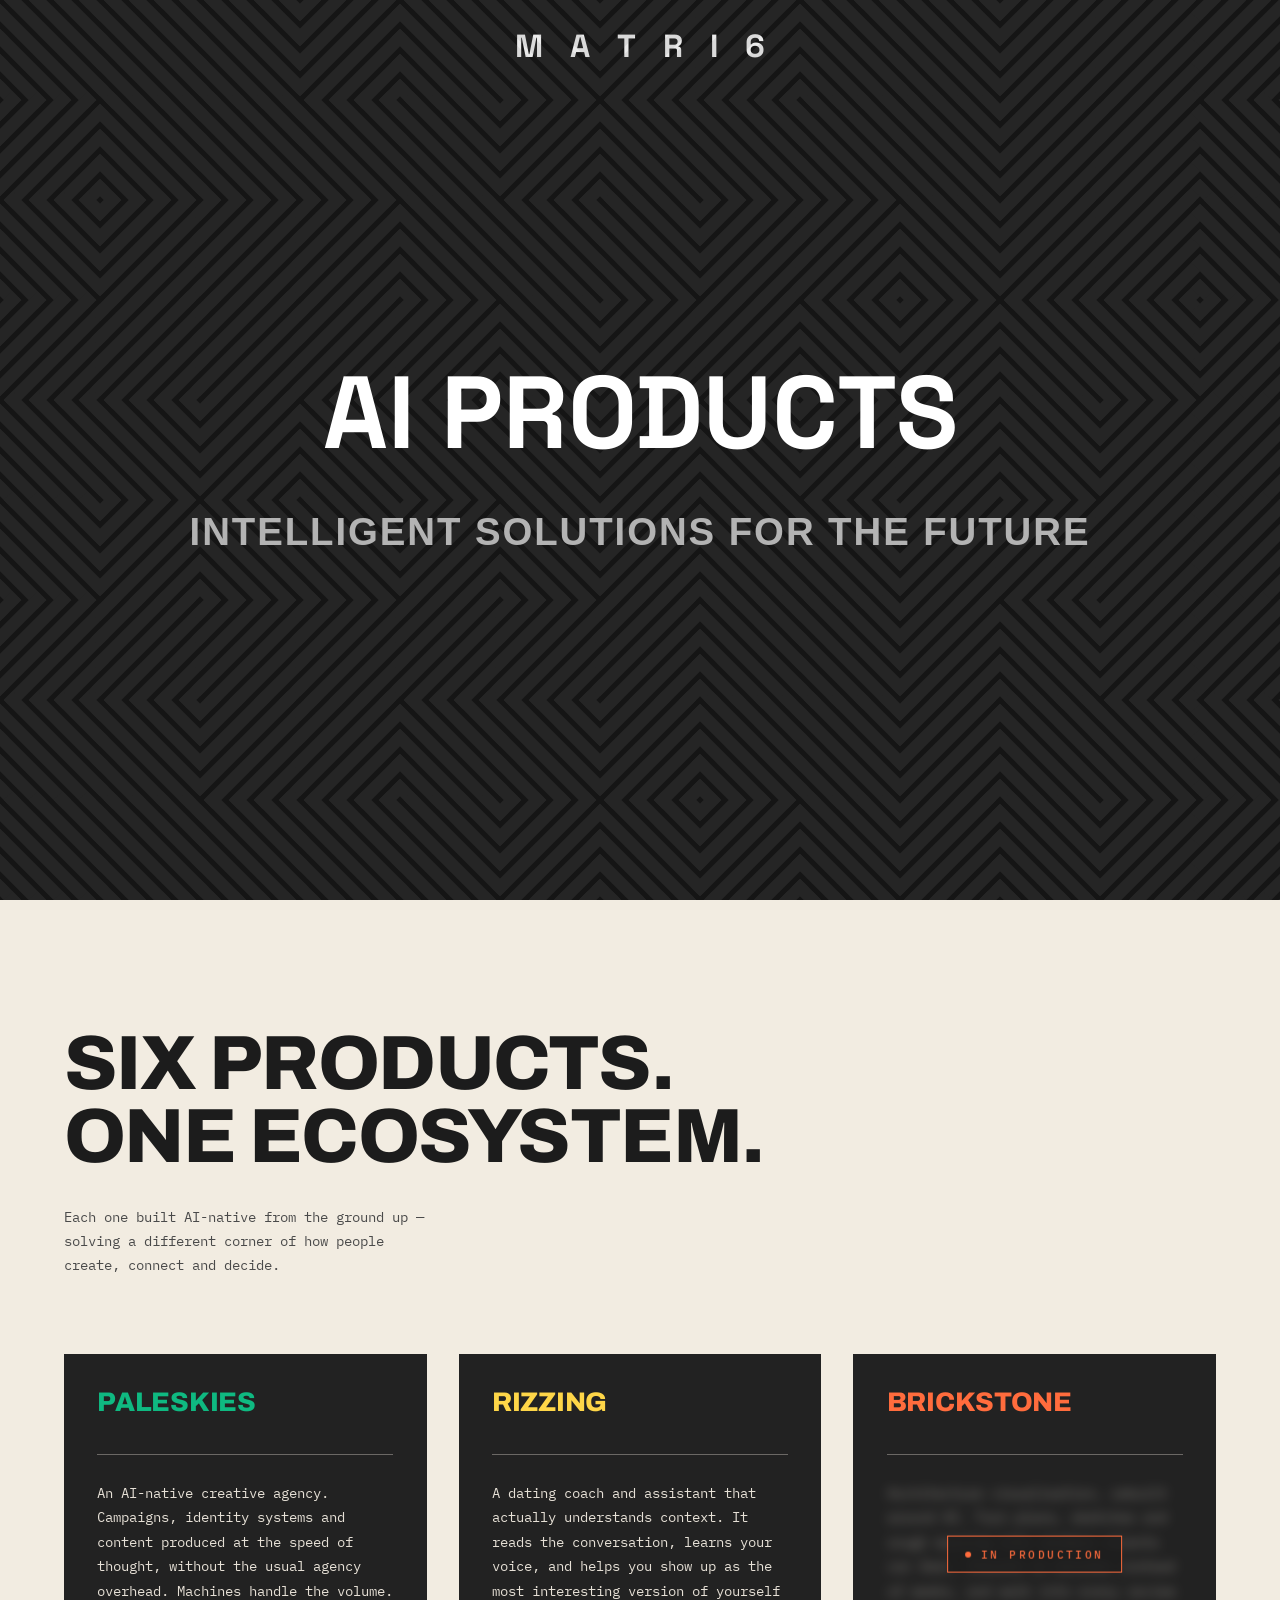
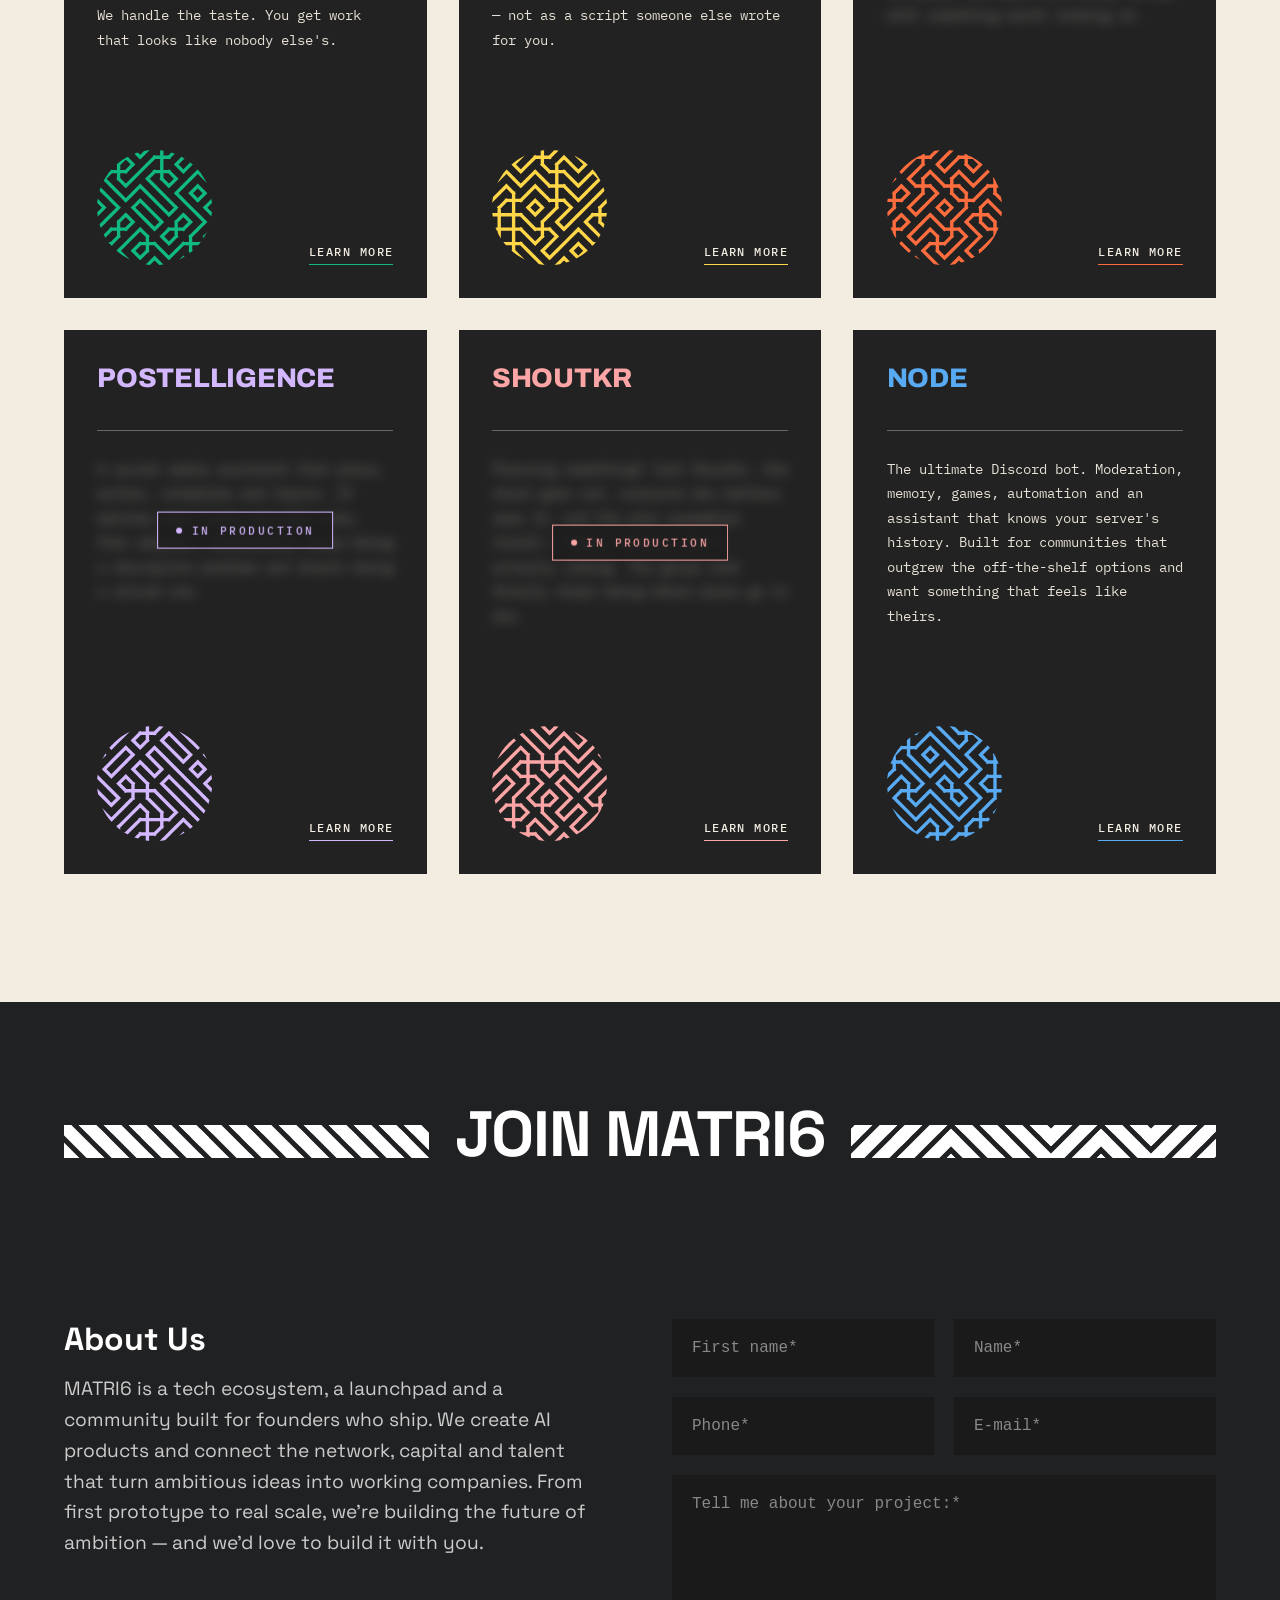
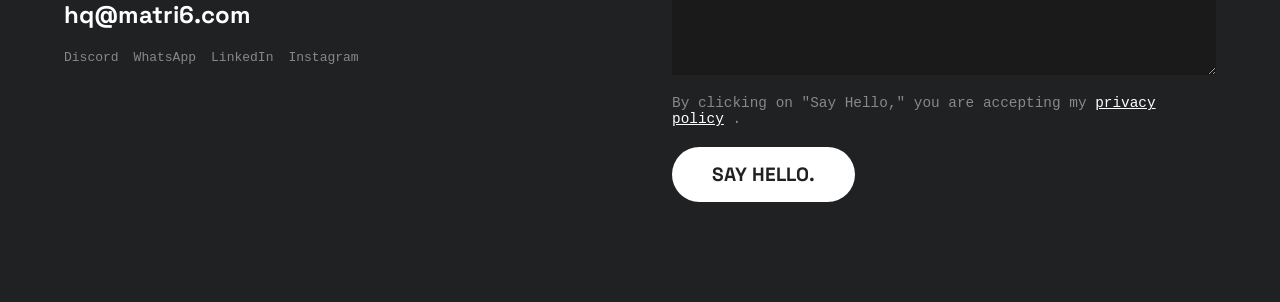
==== commit 63fd2e01: "Implement card veil effect for AI products Added a blurred overlay with 'In Production' tag to AI pr" ====
--- a/eco/aiproducts.html
+++ b/eco/aiproducts.html
@@ -178,6 +178,85 @@
             color: var(--accent);
         }
 
+        /* ---- Classified copy: blurred body with an "In Production" seal ---- */
+        .ai-card-veil {
+            position: relative;
+            display: block;
+        }
+
+        .ai-card-veil .ai-card-body {
+            filter: blur(6px);
+            opacity: 0.5;
+            user-select: none;
+            -webkit-user-select: none;
+            pointer-events: none;
+            transition: filter 0.45s ease, opacity 0.45s ease;
+        }
+
+        .ai-card:hover .ai-card-veil .ai-card-body {
+            filter: blur(8px);
+            opacity: 0.4;
+        }
+
+        .ai-card-veil-tag {
+            position: absolute;
+            top: 50%;
+            left: 50%;
+            transform: translate(-50%, -50%);
+            display: inline-flex;
+            align-items: center;
+            gap: 0.6rem;
+            font-family: 'IBM Plex Mono', monospace;
+            font-size: 0.7rem;
+            font-weight: 500;
+            letter-spacing: 0.22em;
+            text-transform: uppercase;
+            white-space: nowrap;
+            color: var(--accent);
+            padding: 0.65rem 1.1rem;
+            border: 1px solid var(--accent);
+            background-color: rgba(28, 28, 28, 0.72);
+            -webkit-backdrop-filter: blur(2px);
+            backdrop-filter: blur(2px);
+        }
+
+        .ai-card-veil-tag::before {
+            content: "";
+            width: 6px;
+            height: 6px;
+            border-radius: 50%;
+            background-color: var(--accent);
+            animation: veil-pulse 2.4s ease-in-out infinite;
+        }
+
+        @keyframes veil-pulse {
+
+            0%,
+            100% {
+                opacity: 1;
+                transform: scale(1);
+            }
+
+            50% {
+                opacity: 0.25;
+                transform: scale(0.7);
+            }
+        }
+
+        @media (prefers-reduced-motion: reduce) {
+            .ai-card-veil-tag::before {
+                animation: none;
+            }
+        }
+
+        @media (max-width: 640px) {
+            .ai-card-veil-tag {
+                font-size: 0.625rem;
+                letter-spacing: 0.18em;
+                padding: 0.55rem 0.9rem;
+            }
+        }
+
         @media (max-width: 1024px) {
             .ai-grid {
                 grid-template-columns: repeat(2, 1fr);
@@ -274,9 +353,12 @@
                     <article class="ai-card" style="--accent: #ff6c3d;">
                         <h3 class="ai-card-title">Brickstone</h3>
                         <span class="ai-card-rule"></span>
-                        <p class="ai-card-body">Architecture visualisation, rebuilt around AI. Turn plans, sketches
-                            and rough massing into renders clients can feel. Iterate in minutes instead of weeks,
-                            and walk into every review with something worth looking at.</p>
+                        <div class="ai-card-veil">
+                            <p class="ai-card-body" aria-hidden="true">Architecture visualisation, rebuilt around AI. Turn plans, sketches
+                                and rough massing into renders clients can feel. Iterate in minutes instead of weeks,
+                                and walk into every review with something worth looking at.</p>
+                            <span class="ai-card-veil-tag">In Production</span>
+                        </div>
                         <div class="ai-card-foot">
                             <div class="ai-card-glyph" data-seed="31"></div>
                             <a class="ai-card-link" href="https://brickstone.matri6.com">Learn More</a>
@@ -287,9 +369,12 @@
                     <article class="ai-card" style="--accent: #d4b8ff;">
                         <h3 class="ai-card-title">Postelligence</h3>
                         <span class="ai-card-rule"></span>
-                        <p class="ai-card-body">A social media assistant that plans, writes, schedules and learns.
-                            It watches what lands and what dies, then adjusts. Consistency stops being a discipline
-                            problem and starts being a solved one.</p>
+                        <div class="ai-card-veil">
+                            <p class="ai-card-body" aria-hidden="true">A social media assistant that plans, writes, schedules and learns.
+                                It watches what lands and what dies, then adjusts. Consistency stops being a discipline
+                                problem and starts being a solved one.</p>
+                            <span class="ai-card-veil-tag">In Production</span>
+                        </div>
                         <div class="ai-card-foot">
                             <div class="ai-card-glyph" data-seed="43"></div>
                             <a class="ai-card-link" href="#" onclick="showComingSoonPopup(event)">Learn More</a>
@@ -300,9 +385,12 @@
                     <article class="ai-card" style="--accent: #fca5a6;">
                         <h3 class="ai-card-title">Shoutkr</h3>
                         <span class="ai-card-rule"></span>
-                        <p class="ai-card-body">Planning something? Just Shoutkr. One shout goes out, everyone who
-                            matters sees it, and the plan assembles itself — times, places, who's actually coming.
-                            The group chat finally stops being where plans go to die.</p>
+                        <div class="ai-card-veil">
+                            <p class="ai-card-body" aria-hidden="true">Planning something? Just Shoutkr. One shout goes out, everyone who
+                                matters sees it, and the plan assembles itself — times, places, who's actually coming.
+                                The group chat finally stops being where plans go to die.</p>
+                            <span class="ai-card-veil-tag">In Production</span>
+                        </div>
                         <div class="ai-card-foot">
                             <div class="ai-card-glyph" data-seed="57"></div>
                             <a class="ai-card-link" href="#" onclick="showComingSoonPopup(event)">Learn More</a>
